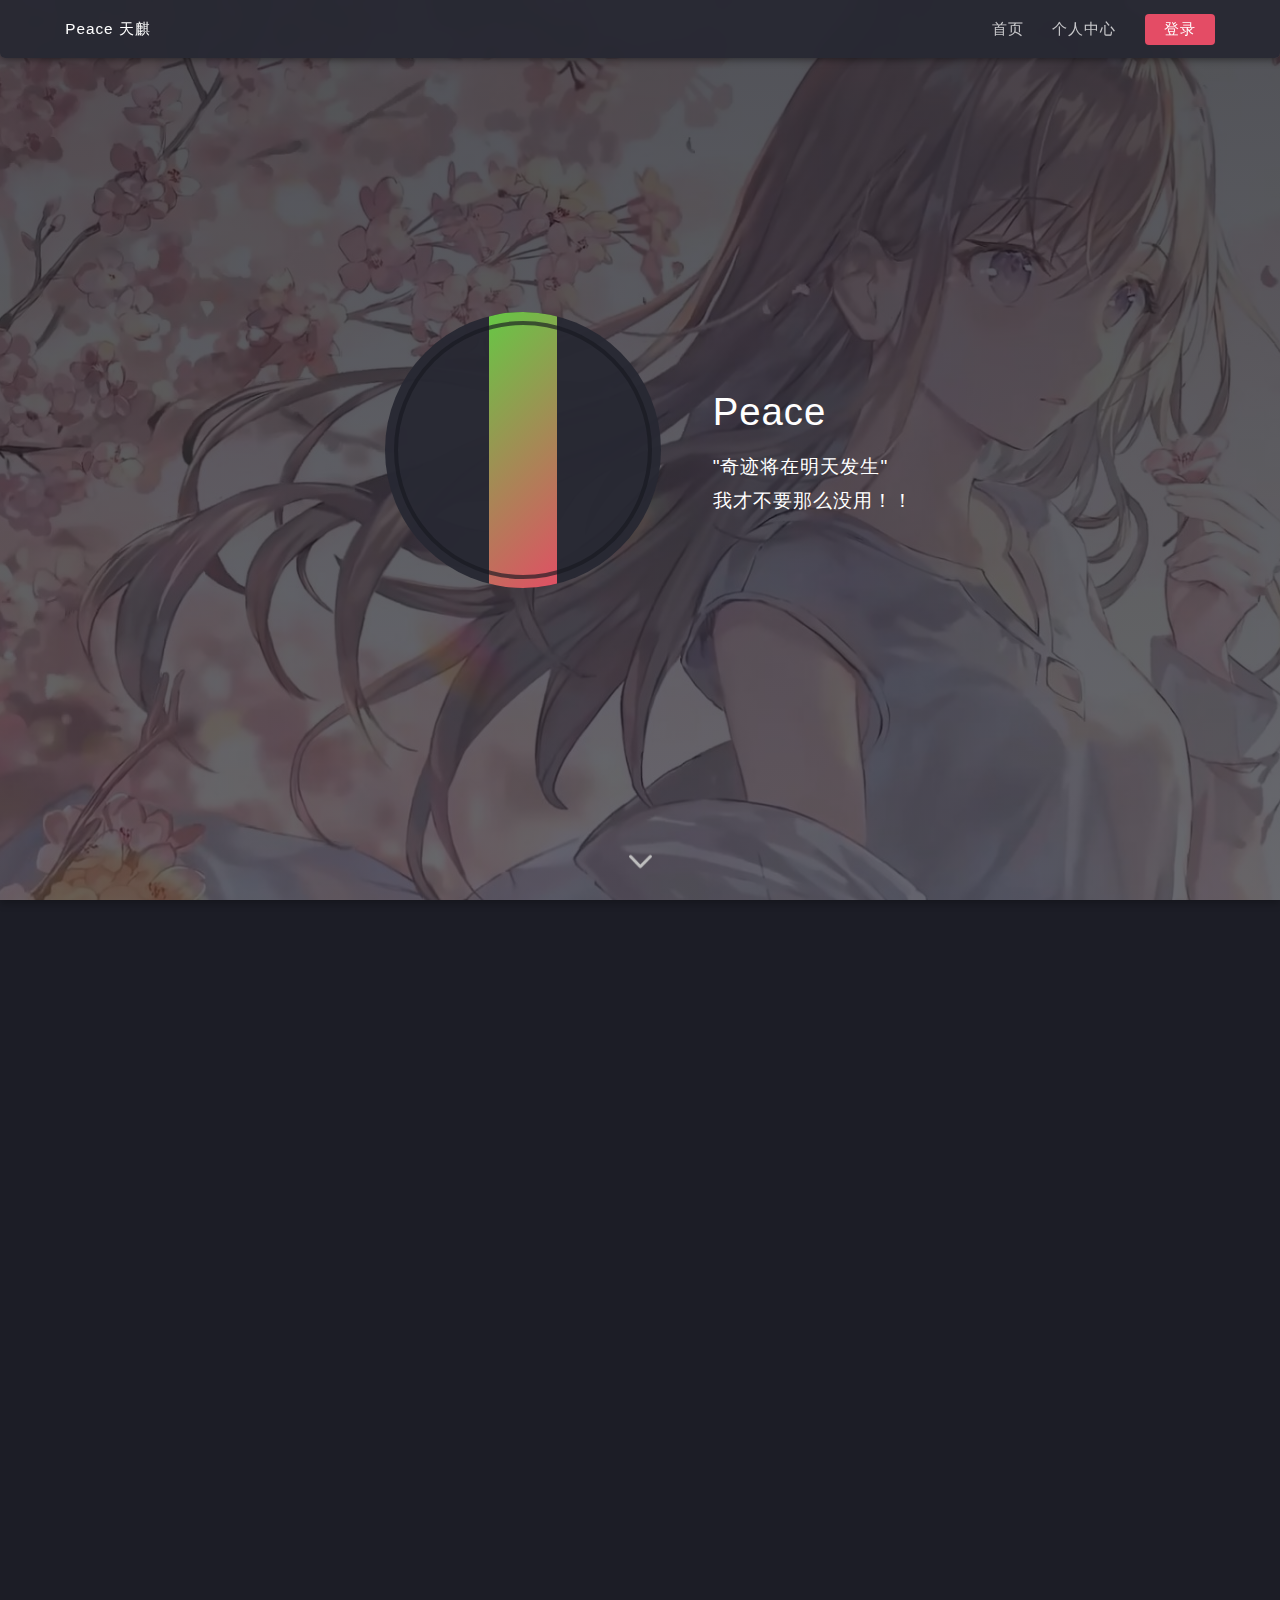
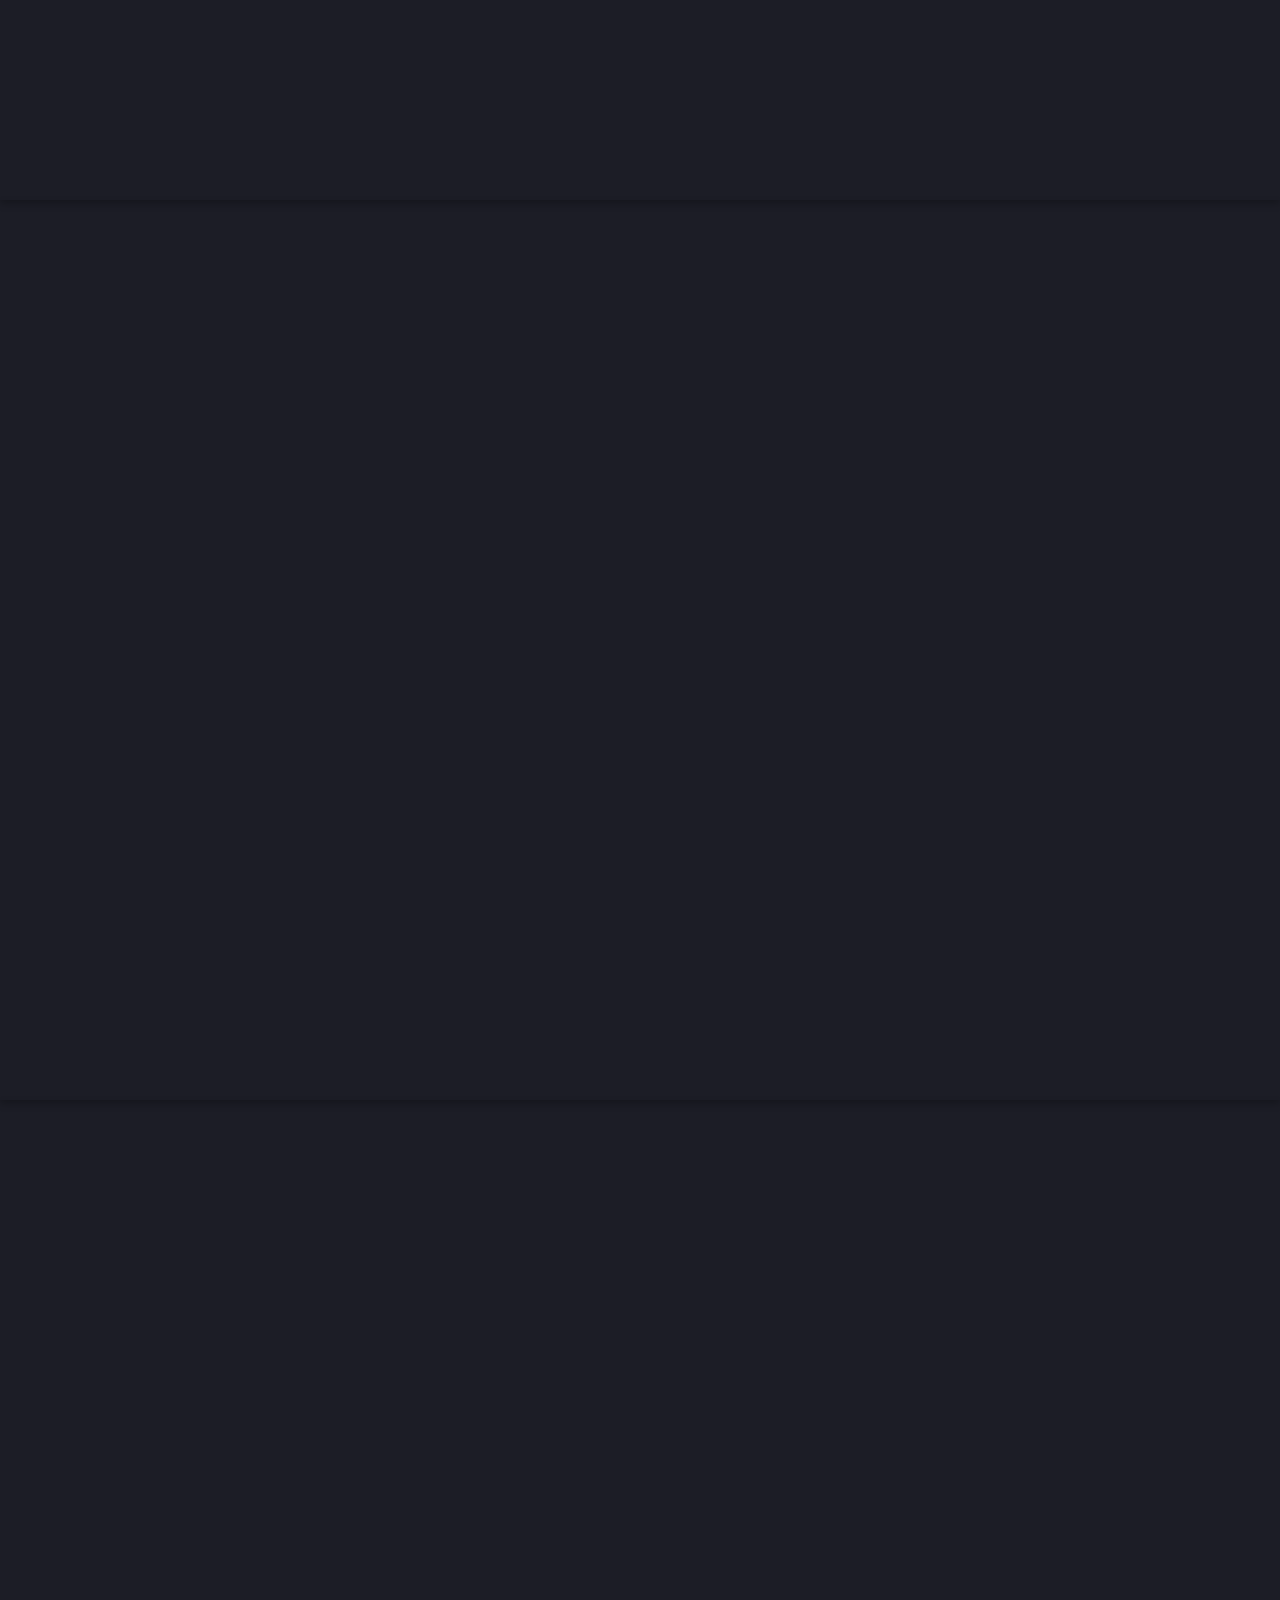
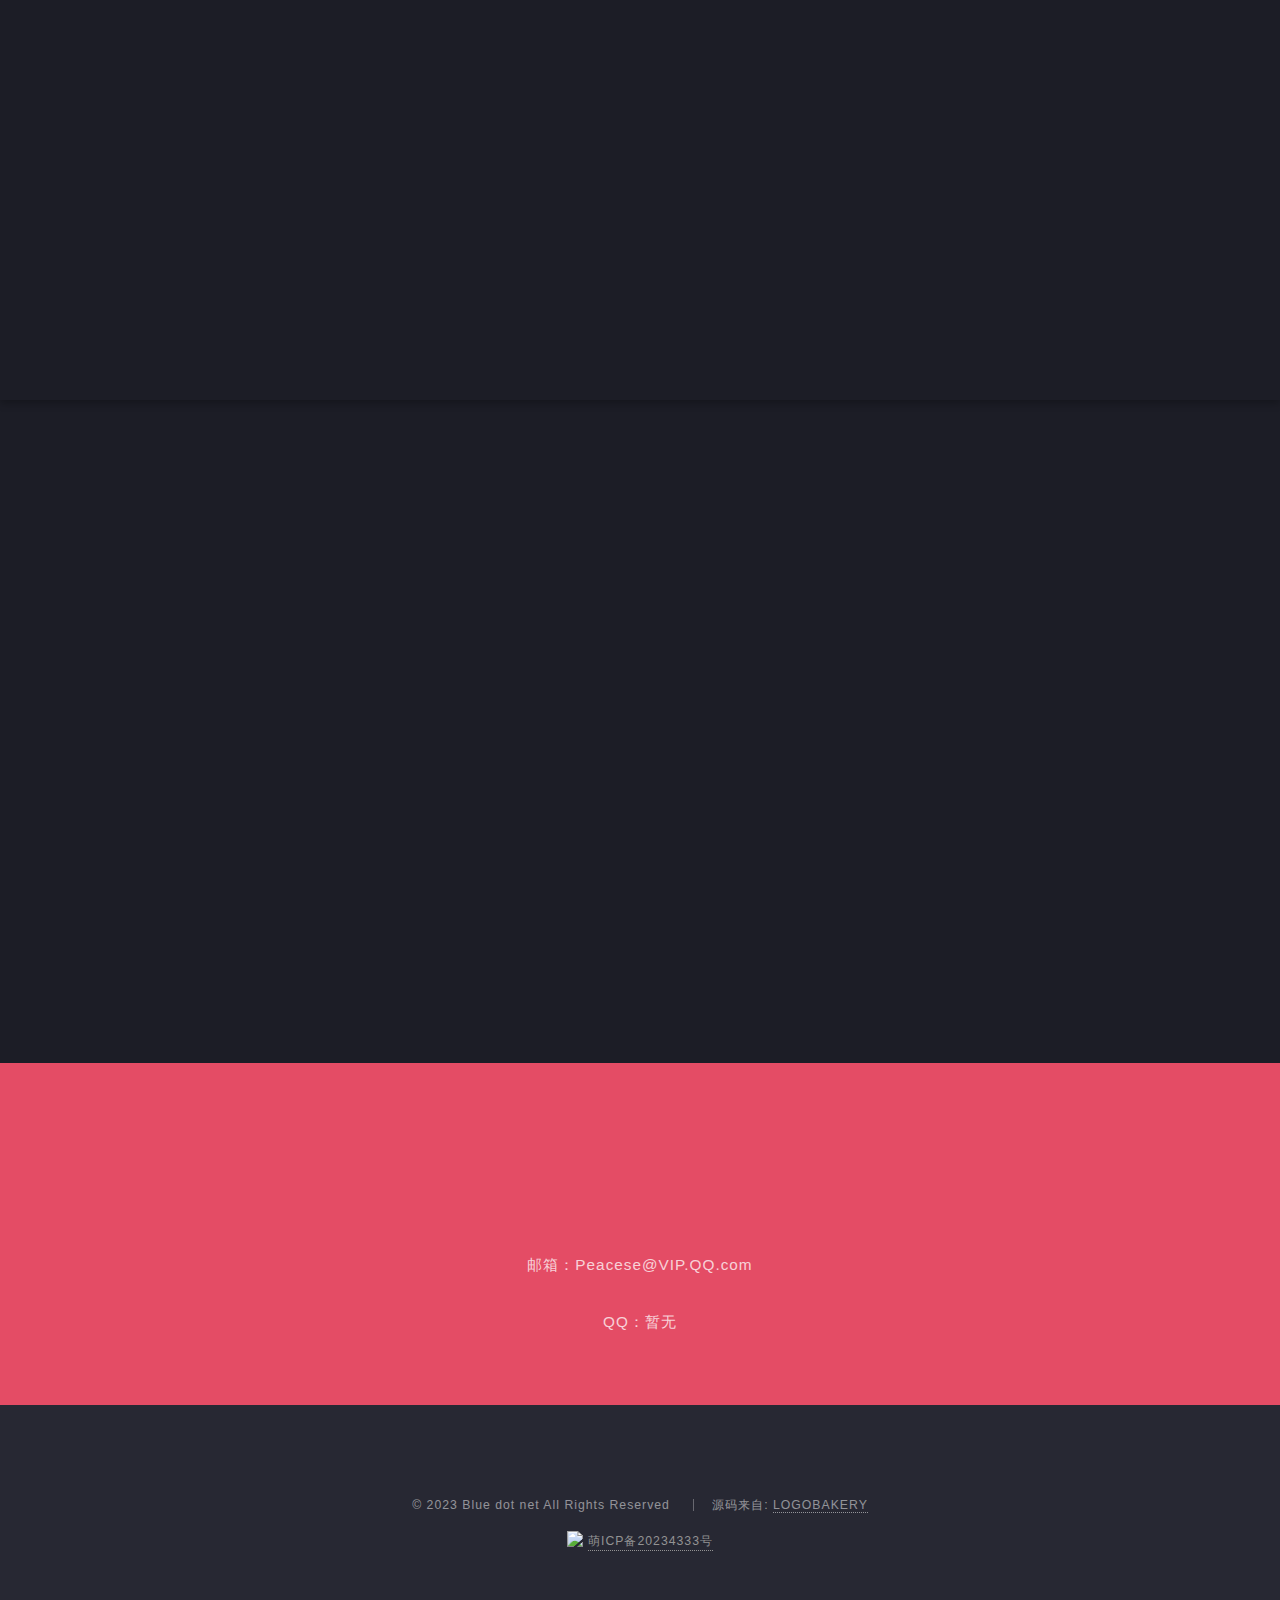
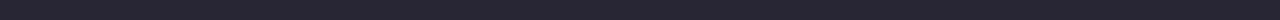
==== index.html @ 4da40ed7 "Add files via upload" ====
<!DOCTYPE html>
<html lang="en">

<head>
    <meta charset="UTF-8">
    <meta http-equiv="X-UA-Compatible" content="IE=edge">
    <meta name="viewport" content="width=device-width, initial-scale=1.0">
    <title>Peace || 天麒</title>
    <meta name="description" content="糊里糊涂起了个名的Peace(批斯)">
    <meta name="keywords" content="二次元，宅属性，前端不会，编程不会，全栈不会，绘画不会，设计不会，Peace的个人站，天麒的个人主页">
    <link rel="icon" href="https:ssnur.com/tx.jpg">
    <link rel="stylesheet" href="./css/main.css">

    <!-- Scripts -->
    <script src="./js/jquery.min.js"></script>
    <script src="./js/jquery.scrolly.min.js"></script>
    <script src="./js/jquery.dropotron.min.js"></script>
    <script src="./js/jquery.scrollex.min.js"></script>
    <script src="./js/skel.min.js"></script>
    <script src="./js/util.js"></script>
    <script src="./js/main.js"></script>
</head>

<body class="landing">
    <div id="page-wrapper">
        <!-- Header -->
        <header id="header">
            <h1 id="logo"><a href="#">Peace 天麒</a></h1>
            <nav id="nav">
                <ul>
                    <li><a href="./index.html">首页</a></li>
                    <li><a href="#" onclick="a('./persional.html')">个人中心</a></li>
                    <li><a href="#" class="button special" onclick="a('./login.html')">登录</a></li>
                </ul>
            </nav>
        </header>
    </div>

    <!-- 把请求到的内容加载到页面中 -->
    <div id="center">

        <!-- 首页 -->

        <!-- Banner -->
        <section id="banner">
            <div class="content">
                <span class="image">
                    <div class="img-content">
                        <img src="https:ssnur.com/tx.jpg" >
                    </div>
                </span>
                <header>
                    <h2>Peace</h2>
                    <p>"奇迹将在明天发生"
                        <br>我才不要那么没用！！
                    </p>
                </header>
            </div>
            <a href="#one" class="goto-next scrolly">Next</a>
        </section>

        <!-- One -->
        <section id="one" class="spotlight style1 bottom">
            <span class="image fit main">
                <img src="./image/index/2.jpg" alt="关于我们" />
            </span>
            <div class="content">
                <div class="container">
                    <div class="row">
                        <div class="4u 12u$(medium)">
                            <header>
                                <h2>关于我</h2>
                                <p>一个一天PV只有100的小站，但还是想要好好做下去....</p>
                            </header>
                        </div>
                        <div class="4u 12u$(medium)">
                            <p>公告：
                                <br />个人博客 个人网盘 个人主页 分享有趣的事情 以及无聊的软件
                            </p>
                        </div>
                        <div class="4u$ 12u$(medium)">
                            <p>开源鸭起始:
                                <br />成立于2023年年初，闲的无事
                            </p>
                        </div>
                    </div>
                </div>
            </div>
            <a href="#two" class="goto-next scrolly">Next</a>
        </section>

        <!-- Two -->
        <section id="two" class="spotlight style2 right">
            <span class="image fit main">
                <img src="./image/index/3.jpg" alt="" /></span>
            <div class="content">
                <header>
                    <h2>博客</h2>
                    <p>这里是博客呦</p>
                </header>
                <p>还希望大家多多评论
                    <br />其实还是每天看的
                <ul class="actions">
                    <li><a href="https://ssnur.com" class="button">进入Blog</a></li>
                </ul>
            </div>
            <a href="https://ssnur.com" class="goto-next scrolly">Next</a>
        </section>

        <!-- Three -->
        <section id="three" class="spotlight style3 left">
            <span class="image fit main bottom"><img src="./image/index/4.jpg" alt="" /></span>
            <div class="content">
                <header>
                    <h2>Alist网盘</h2>
                    <p>没事干搭建的</p>
                </header>
                <p>存放了一些我自己的照片，还有影视资源</p>
                <ul class="actions">
                    <li><a href="https://alist.ssnur.com" class="button">进入Alist</a></li>
                </ul>
            </div>
            <a href="https://alist.ssnur.com" class="goto-next scrolly">Next</a>
        </section>

        <!-- Four -->
        <section id="four" class="wrapper style1 special fade-up">
            <div class="container">
                <header class="major">
                    <h2>本人</h2>
                    <p>只会改改改的菜鸟</p>
                </header>
                <div class="box alt">
                    <div class="row uniform">
                        <section class="4u 6u(medium) 12u$(xsmall)">
                            <div class="fa_icon">
                                <span class="icon alt major spinner_01">
                                    <img src="./image/index/kapok.jpg" alt="" />
                                    <div class="hobby_img_info">
                                        <h1>绘画</h1>
                                        <h2>手绘&素描</h2>
                                    </div>
                                </span>
                            </div>
                            <h3 style="text-align: center;">CG</h3>
                            <p>入坑作《Clannad》。虽然喜欢画画，奈何长了一双毫无用处的手。无论今后遇到什么难题，我都选择吃饭、睡觉、打豆豆。</p>
                        </section>
                        <section class="4u 6u$(medium) 12u$(xsmall)">
                            <div class="fa_icon">
                                <span class="icon alt major spinner_02">
                                    <img src="./image/index/acg.jpg" alt="" />
                                    <div class="hobby_img_info">
                                        <h1>动漫</h1>
                                        <h2>漫画&轻小说</h2>
                                    </div>
                                </span>
                            </div>
                            <h3 style="text-align: center;">ACG</h3>
                            <p>最爱的动漫《崛与宫村》。纯爱有什么不美好的，看什么刀番看我！</p>
                        </section>
                        <section class="4u$ 6u(medium) 12u$(xsmall)">
                            <div class="fa_icon">
                                <span class="icon alt major spinner_03">
                                    <img src="./image/index/reading.jpg" alt="" />
                                    <div class="hobby_img_info">
                                        <h1>音乐</h1>
                                        <h2>乐器&Midi</h2>
                                    </div>
                                </span>
                            </div>
                            <h3 style="text-align: center;">Music</h3>
                            <p>就会听音乐剩下啥也不会，就这么摆！</p>
                        </section>
                    </div>
                </div>
            </div>
        </section>

        <!-- Five -->
        <section id="five" class="wrapper style2 special fade">
            <div class="container">
                <header>
                    <h2>联系方式</h2>
                    <p>这里是我的联系方式哦</p>
                </header>
            </div>
            <p>邮箱：Peacese@VIP.QQ.com</p>
            <p>QQ：暂无</p>
        </section>

        <!-- Footer -->
        <footer id="footer">
            <ul class="copyright">
                <li>&copy; 2023 Blue dot net All Rights Reserved</li>
                <li>源码来自: <a>LOGOBAKERY</a></li>
                <div
                    style="text-decoration:none; height:20px; margin-top: 20px; line-height:20px; text-align:center;display:flex;justify-content: center;">
                    <img src="https://icp.gov.moe/images/ico64.png" />
                    <a href="https://icp.gov.moe/?keyword=20234333" style="height:20px;line-height:20px;margin: 0px 0px 0px 5px; color:#939393; ">萌ICP备20234333号</a>
                </div>
            </ul>
        </footer>
    </div>

    <!-- 音乐播放器代码 -->

</body>

<script>
    // 使用ajax对页面的内容进行请求
    function a(url) {
        $.get(url, function (data) {
            $("#center").html(data)
        });
    }
</script>

</html>
---- css/main.css ----
/*
	Landed by HTML5 UP
	html5up.net | @n33co
	Free for personal and commercial use under the CCA 3.0 license (html5up.net/license)
*/

::selection {
    background: #169ADA;
    text-shadow: none;
    color: #fff;
}

::-webkit-scrollbar {
    width: 10px;
    height: 8px;
}

::-webkit-scrollbar-button {
    display: none
}

::-webkit-scrollbar-track {
    background-color: black
}

::-webkit-scrollbar-track-piece {
    background: #ddd
}

::-webkit-scrollbar-thumb {
    background-color: #e44c65;
}

::-webkit-scrollbar-thumb:hover {
    background-color: #3B3B3B
}

::-webkit-scrollbar-corner {
    background-color: #535353
}

::-webkit-scrollbar-resizer {
    background-color: #FF6E00
}

@font-face {
    font-family: MyFont;
    src: url("/assets/fonts/font.otf");
}

body,
input,
select,
textarea {
    /*font-family: 'MyFont', 'Open Sans', 'Microsoft YaHei', sans-serif!important;*/
    font-family: '微软雅黑', 'Open Sans', 'Microsoft YaHei', sans-serif !important;
    letter-spacing: 1px;
}

.headertop {
    width: 100%;
    display: table;
    min-height: 300px;
    padding: 2em 0 4em 0;
    height: 10vh;
    background: url(./image/index/2.jpg) bottom center;
    background-size: cover;
    background-attachment: fixed;
    box-shadow: 0 0 15px #e44c65;
}

@media screen and (min-width: 1681px) {
    .plive {
        height: 800px;
    }
}

@media screen and (max-width: 1680px) {
    .plive {
        height: 800px;
    }
}

@media screen and (max-width: 1280px) {
    .plive {
        height: 730px;
    }
}

@media screen and (max-width: 980px) {
    .plive {
        height: 580px;
    }
}

@media screen and (max-width: 736px) {
    .plive {
        height: 450px;
    }
}

@media screen and (max-width: 480px) {
    .plive {
        height: 320px;
    }
}

/* Reset */

html,
body,
div,
span,
applet,
object,
iframe,
h1,
h2,
h3,
h4,
h5,
h6,
p,
blockquote,
pre,
a,
abbr,
acronym,
address,
big,
cite,
code,
del,
dfn,
em,
img,
ins,
kbd,
q,
s,
samp,
small,
strike,
strong,
sub,
sup,
tt,
var,
b,
u,
i,
center,
dl,
dt,
dd,
ol,
ul,
li,
fieldset,
form,
label,
legend,
table,
caption,
tbody,
tfoot,
thead,
tr,
th,
td,
article,
aside,
canvas,
details,
embed,
figure,
figcaption,
footer,
header,
hgroup,
menu,
nav,
output,
ruby,
section,
summary,
time,
mark,
audio,
video {
    margin: 0;
    padding: 0;
    border: 0;
    font-size: 100%;
    font: inherit;
    vertical-align: baseline;
}

article,
aside,
details,
figcaption,
figure,
footer,
header,
hgroup,
menu,
nav,
section {
    display: block;
}

body {
    line-height: 1;
}

ol,
ul {
    list-style: none;
}

blockquote,
q {
    quotes: none;
}

blockquote:before,
blockquote:after,
q:before,
q:after {
    content: '';
    content: none;
}

table {
    border-collapse: collapse;
    border-spacing: 0;
}

body {
    -webkit-text-size-adjust: none;
}

/* Box Model */

*,
*:before,
*:after {
    -moz-box-sizing: border-box;
    -webkit-box-sizing: border-box;
    box-sizing: border-box;
}

/* Containers */

.container {
    margin-left: auto;
    margin-right: auto;
}

.container.\31 25\25 {
    width: 100%;
    max-width: 87.5em;
    min-width: 70em;
}

.container.\37 5\25 {
    width: 52.5em;
}

.container.\35 0\25 {
    width: 35em;
}

.container.\32 5\25 {
    width: 17.5em;
}

.container {
    width: 70em;
}

@media screen and (max-width: 1680px) {

    .container.\31 25\25 {
        width: 100%;
        max-width: 87.5em;
        min-width: 70em;
    }

    .container.\37 5\25 {
        width: 52.5em;
    }

    .container.\35 0\25 {
        width: 35em;
    }

    .container.\32 5\25 {
        width: 17.5em;
    }

    .container {
        width: 70em;
    }

}

@media screen and (max-width: 1280px) {

    .container.\31 25\25 {
        width: 100%;
        max-width: 112.5%;
        min-width: 90%;
    }

    .container.\37 5\25 {
        width: 67.5%;
    }

    .container.\35 0\25 {
        width: 45%;
    }

    .container.\32 5\25 {
        width: 22.5%;
    }

    .container {
        width: 90%;
    }

}

@media screen and (max-width: 980px) {

    .container.\31 25\25 {
        width: 100%;
        max-width: 125%;
        min-width: 100%;
    }

    .container.\37 5\25 {
        width: 75%;
    }

    .container.\35 0\25 {
        width: 50%;
    }

    .container.\32 5\25 {
        width: 25%;
    }

    .container {
        width: 100% !important;
    }

}

@media screen and (max-width: 736px) {

    .container.\31 25\25 {
        width: 100%;
        max-width: 125%;
        min-width: 100%;
    }

    .container.\37 5\25 {
        width: 75%;
    }

    .container.\35 0\25 {
        width: 50%;
    }

    .container.\32 5\25 {
        width: 25%;
    }

    .container {
        width: 100% !important;
    }

}

@media screen and (max-width: 480px) {

    .container.\31 25\25 {
        width: 100%;
        max-width: 125%;
        min-width: 100%;
    }

    .container.\37 5\25 {
        width: 75%;
    }

    .container.\35 0\25 {
        width: 50%;
    }

    .container.\32 5\25 {
        width: 25%;
    }

    .container {
        width: 100% !important;
    }

}

/* Grid */

.row {
    border-bottom: solid 1px transparent;
    -moz-box-sizing: border-box;
    -webkit-box-sizing: border-box;
    box-sizing: border-box;
}

.row>* {
    float: left;
    -moz-box-sizing: border-box;
    -webkit-box-sizing: border-box;
    box-sizing: border-box;
}

.row:after,
.row:before {
    content: '';
    display: block;
    clear: both;
    height: 0;
}

.row.uniform>*> :first-child {
    margin-top: 0;
}

.row.uniform>*> :last-child {
    margin-bottom: 0;
}

.row.\30 \25>* {
    padding: 0 0 0 0em;
}

.row.\30 \25 {
    margin: 0 0 -1px 0em;
}

.row.uniform.\30 \25>* {
    padding: 0em 0 0 0em;
}

.row.uniform.\30 \25 {
    margin: 0em 0 -1px 0em;
}

.row>* {
    padding: 0 0 0 2.5em;
}

.row {
    margin: 0 0 -1px -2.5em;
}

.row.uniform>* {
    padding: 2.5em 0 0 2.5em;
}

.row.uniform {
    margin: -2.5em 0 -1px -2.5em;
}

.row.\32 00\25>* {
    padding: 0 0 0 5em;
}

.row.\32 00\25 {
    margin: 0 0 -1px -5em;
}

.row.uniform.\32 00\25>* {
    padding: 5em 0 0 5em;
}

.row.uniform.\32 00\25 {
    margin: -5em 0 -1px -5em;
}

.row.\31 50\25>* {
    padding: 0 0 0 3.75em;
}

.row.\31 50\25 {
    margin: 0 0 -1px -3.75em;
}

.row.uniform.\31 50\25>* {
    padding: 3.75em 0 0 3.75em;
}

.row.uniform.\31 50\25 {
    margin: -3.75em 0 -1px -3.75em;
}

.row.\35 0\25>* {
    padding: 0 0 0 1.25em;
}

.row.\35 0\25 {
    margin: 0 0 -1px -1.25em;
}

.row.uniform.\35 0\25>* {
    padding: 1.25em 0 0 1.25em;
}

.row.uniform.\35 0\25 {
    margin: -1.25em 0 -1px -1.25em;
}

.row.\32 5\25>* {
    padding: 0 0 0 0.625em;
}

.row.\32 5\25 {
    margin: 0 0 -1px -0.625em;
}

.row.uniform.\32 5\25>* {
    padding: 0.625em 0 0 0.625em;
}

.row.uniform.\32 5\25 {
    margin: -0.625em 0 -1px -0.625em;
}

.\31 2u,
.\31 2u\24 {
    width: 100%;
    clear: none;
    margin-left: 0;
}

.\31 1u,
.\31 1u\24 {
    width: 91.6666666667%;
    clear: none;
    margin-left: 0;
}

.\31 0u,
.\31 0u\24 {
    width: 83.3333333333%;
    clear: none;
    margin-left: 0;
}

.\39 u,
.\39 u\24 {
    width: 75%;
    clear: none;
    margin-left: 0;
}

.\38 u,
.\38 u\24 {
    width: 66.6666666667%;
    clear: none;
    margin-left: 0;
}

.\37 u,
.\37 u\24 {
    width: 58.3333333333%;
    clear: none;
    margin-left: 0;
}

.\36 u,
.\36 u\24 {
    width: 50%;
    clear: none;
    margin-left: 0;
}

.\35 u,
.\35 u\24 {
    width: 41.6666666667%;
    clear: none;
    margin-left: 0;
}

.\34 u,
.\34 u\24 {
    width: 33.3333333333%;
    clear: none;
    margin-left: 0;
}

.\33 u,
.\33 u\24 {
    width: 25%;
    clear: none;
    margin-left: 0;
}

.\32 u,
.\32 u\24 {
    width: 16.6666666667%;
    clear: none;
    margin-left: 0;
}

.\31 u,
.\31 u\24 {
    width: 8.3333333333%;
    clear: none;
    margin-left: 0;
}

.\31 2u\24+*,
.\31 1u\24+*,
.\31 0u\24+*,
.\39 u\24+*,
.\38 u\24+*,
.\37 u\24+*,
.\36 u\24+*,
.\35 u\24+*,
.\34 u\24+*,
.\33 u\24+*,
.\32 u\24+*,
.\31 u\24+* {
    clear: left;
}

.\-11u {
    margin-left: 91.66667%;
}

.\-10u {
    margin-left: 83.33333%;
}

.\-9u {
    margin-left: 75%;
}

.\-8u {
    margin-left: 66.66667%;
}

.\-7u {
    margin-left: 58.33333%;
}

.\-6u {
    margin-left: 50%;
}

.\-5u {
    margin-left: 41.66667%;
}

.\-4u {
    margin-left: 33.33333%;
}

.\-3u {
    margin-left: 25%;
}

.\-2u {
    margin-left: 16.66667%;
}

.\-1u {
    margin-left: 8.33333%;
}

@media screen and (max-width: 1680px) {

    .row>* {
        padding: 0 0 0 2.5em;
    }

    .row {
        margin: 0 0 -1px -2.5em;
    }

    .row.uniform>* {
        padding: 2.5em 0 0 2.5em;
    }

    .row.uniform {
        margin: -2.5em 0 -1px -2.5em;
    }

    .row.\32 00\25>* {
        padding: 0 0 0 5em;
    }

    .row.\32 00\25 {
        margin: 0 0 -1px -5em;
    }

    .row.uniform.\32 00\25>* {
        padding: 5em 0 0 5em;
    }

    .row.uniform.\32 00\25 {
        margin: -5em 0 -1px -5em;
    }

    .row.\31 50\25>* {
        padding: 0 0 0 3.75em;
    }

    .row.\31 50\25 {
        margin: 0 0 -1px -3.75em;
    }

    .row.uniform.\31 50\25>* {
        padding: 3.75em 0 0 3.75em;
    }

    .row.uniform.\31 50\25 {
        margin: -3.75em 0 -1px -3.75em;
    }

    .row.\35 0\25>* {
        padding: 0 0 0 1.25em;
    }

    .row.\35 0\25 {
        margin: 0 0 -1px -1.25em;
    }

    .row.uniform.\35 0\25>* {
        padding: 1.25em 0 0 1.25em;
    }

    .row.uniform.\35 0\25 {
        margin: -1.25em 0 -1px -1.25em;
    }

    .row.\32 5\25>* {
        padding: 0 0 0 0.625em;
    }

    .row.\32 5\25 {
        margin: 0 0 -1px -0.625em;
    }

    .row.uniform.\32 5\25>* {
        padding: 0.625em 0 0 0.625em;
    }

    .row.uniform.\32 5\25 {
        margin: -0.625em 0 -1px -0.625em;
    }

    .\31 2u\28xlarge\29,
    .\31 2u\24\28xlarge\29 {
        width: 100%;
        clear: none;
        margin-left: 0;
    }

    .\31 1u\28xlarge\29,
    .\31 1u\24\28xlarge\29 {
        width: 91.6666666667%;
        clear: none;
        margin-left: 0;
    }

    .\31 0u\28xlarge\29,
    .\31 0u\24\28xlarge\29 {
        width: 83.3333333333%;
        clear: none;
        margin-left: 0;
    }

    .\39 u\28xlarge\29,
    .\39 u\24\28xlarge\29 {
        width: 75%;
        clear: none;
        margin-left: 0;
    }

    .\38 u\28xlarge\29,
    .\38 u\24\28xlarge\29 {
        width: 66.6666666667%;
        clear: none;
        margin-left: 0;
    }

    .\37 u\28xlarge\29,
    .\37 u\24\28xlarge\29 {
        width: 58.3333333333%;
        clear: none;
        margin-left: 0;
    }

    .\36 u\28xlarge\29,
    .\36 u\24\28xlarge\29 {
        width: 50%;
        clear: none;
        margin-left: 0;
    }

    .\35 u\28xlarge\29,
    .\35 u\24\28xlarge\29 {
        width: 41.6666666667%;
        clear: none;
        margin-left: 0;
    }

    .\34 u\28xlarge\29,
    .\34 u\24\28xlarge\29 {
        width: 33.3333333333%;
        clear: none;
        margin-left: 0;
    }

    .\33 u\28xlarge\29,
    .\33 u\24\28xlarge\29 {
        width: 25%;
        clear: none;
        margin-left: 0;
    }

    .\32 u\28xlarge\29,
    .\32 u\24\28xlarge\29 {
        width: 16.6666666667%;
        clear: none;
        margin-left: 0;
    }

    .\31 u\28xlarge\29,
    .\31 u\24\28xlarge\29 {
        width: 8.3333333333%;
        clear: none;
        margin-left: 0;
    }

    .\31 2u\24\28xlarge\29+*,
    .\31 1u\24\28xlarge\29+*,
    .\31 0u\24\28xlarge\29+*,
    .\39 u\24\28xlarge\29+*,
    .\38 u\24\28xlarge\29+*,
    .\37 u\24\28xlarge\29+*,
    .\36 u\24\28xlarge\29+*,
    .\35 u\24\28xlarge\29+*,
    .\34 u\24\28xlarge\29+*,
    .\33 u\24\28xlarge\29+*,
    .\32 u\24\28xlarge\29+*,
    .\31 u\24\28xlarge\29+* {
        clear: left;
    }

    .\-11u\28xlarge\29 {
        margin-left: 91.66667%;
    }

    .\-10u\28xlarge\29 {
        margin-left: 83.33333%;
    }

    .\-9u\28xlarge\29 {
        margin-left: 75%;
    }

    .\-8u\28xlarge\29 {
        margin-left: 66.66667%;
    }

    .\-7u\28xlarge\29 {
        margin-left: 58.33333%;
    }

    .\-6u\28xlarge\29 {
        margin-left: 50%;
    }

    .\-5u\28xlarge\29 {
        margin-left: 41.66667%;
    }

    .\-4u\28xlarge\29 {
        margin-left: 33.33333%;
    }

    .\-3u\28xlarge\29 {
        margin-left: 25%;
    }

    .\-2u\28xlarge\29 {
        margin-left: 16.66667%;
    }

    .\-1u\28xlarge\29 {
        margin-left: 8.33333%;
    }

}

@media screen and (max-width: 1280px) {

    .row>* {
        padding: 0 0 0 2.5em;
    }

    .row {
        margin: 0 0 -1px -2.5em;
    }

    .row.uniform>* {
        padding: 2.5em 0 0 2.5em;
    }

    .row.uniform {
        margin: -2.5em 0 -1px -2.5em;
    }

    .row.\32 00\25>* {
        padding: 0 0 0 5em;
    }

    .row.\32 00\25 {
        margin: 0 0 -1px -5em;
    }

    .row.uniform.\32 00\25>* {
        padding: 5em 0 0 5em;
    }

    .row.uniform.\32 00\25 {
        margin: -5em 0 -1px -5em;
    }

    .row.\31 50\25>* {
        padding: 0 0 0 3.75em;
    }

    .row.\31 50\25 {
        margin: 0 0 -1px -3.75em;
    }

    .row.uniform.\31 50\25>* {
        padding: 3.75em 0 0 3.75em;
    }

    .row.uniform.\31 50\25 {
        margin: -3.75em 0 -1px -3.75em;
    }

    .row.\35 0\25>* {
        padding: 0 0 0 1.25em;
    }

    .row.\35 0\25 {
        margin: 0 0 -1px -1.25em;
    }

    .row.uniform.\35 0\25>* {
        padding: 1.25em 0 0 1.25em;
    }

    .row.uniform.\35 0\25 {
        margin: -1.25em 0 -1px -1.25em;
    }

    .row.\32 5\25>* {
        padding: 0 0 0 0.625em;
    }

    .row.\32 5\25 {
        margin: 0 0 -1px -0.625em;
    }

    .row.uniform.\32 5\25>* {
        padding: 0.625em 0 0 0.625em;
    }

    .row.uniform.\32 5\25 {
        margin: -0.625em 0 -1px -0.625em;
    }

    .\31 2u\28large\29,
    .\31 2u\24\28large\29 {
        width: 100%;
        clear: none;
        margin-left: 0;
    }

    .\31 1u\28large\29,
    .\31 1u\24\28large\29 {
        width: 91.6666666667%;
        clear: none;
        margin-left: 0;
    }

    .\31 0u\28large\29,
    .\31 0u\24\28large\29 {
        width: 83.3333333333%;
        clear: none;
        margin-left: 0;
    }

    .\39 u\28large\29,
    .\39 u\24\28large\29 {
        width: 75%;
        clear: none;
        margin-left: 0;
    }

    .\38 u\28large\29,
    .\38 u\24\28large\29 {
        width: 66.6666666667%;
        clear: none;
        margin-left: 0;
    }

    .\37 u\28large\29,
    .\37 u\24\28large\29 {
        width: 58.3333333333%;
        clear: none;
        margin-left: 0;
    }

    .\36 u\28large\29,
    .\36 u\24\28large\29 {
        width: 50%;
        clear: none;
        margin-left: 0;
    }

    .\35 u\28large\29,
    .\35 u\24\28large\29 {
        width: 41.6666666667%;
        clear: none;
        margin-left: 0;
    }

    .\34 u\28large\29,
    .\34 u\24\28large\29 {
        width: 33.3333333333%;
        clear: none;
        margin-left: 0;
    }

    .\33 u\28large\29,
    .\33 u\24\28large\29 {
        width: 25%;
        clear: none;
        margin-left: 0;
    }

    .\32 u\28large\29,
    .\32 u\24\28large\29 {
        width: 16.6666666667%;
        clear: none;
        margin-left: 0;
    }

    .\31 u\28large\29,
    .\31 u\24\28large\29 {
        width: 8.3333333333%;
        clear: none;
        margin-left: 0;
    }

    .\31 2u\24\28large\29+*,
    .\31 1u\24\28large\29+*,
    .\31 0u\24\28large\29+*,
    .\39 u\24\28large\29+*,
    .\38 u\24\28large\29+*,
    .\37 u\24\28large\29+*,
    .\36 u\24\28large\29+*,
    .\35 u\24\28large\29+*,
    .\34 u\24\28large\29+*,
    .\33 u\24\28large\29+*,
    .\32 u\24\28large\29+*,
    .\31 u\24\28large\29+* {
        clear: left;
    }

    .\-11u\28large\29 {
        margin-left: 91.66667%;
    }

    .\-10u\28large\29 {
        margin-left: 83.33333%;
    }

    .\-9u\28large\29 {
        margin-left: 75%;
    }

    .\-8u\28large\29 {
        margin-left: 66.66667%;
    }

    .\-7u\28large\29 {
        margin-left: 58.33333%;
    }

    .\-6u\28large\29 {
        margin-left: 50%;
    }

    .\-5u\28large\29 {
        margin-left: 41.66667%;
    }

    .\-4u\28large\29 {
        margin-left: 33.33333%;
    }

    .\-3u\28large\29 {
        margin-left: 25%;
    }

    .\-2u\28large\29 {
        margin-left: 16.66667%;
    }

    .\-1u\28large\29 {
        margin-left: 8.33333%;
    }

}

@media screen and (max-width: 980px) {

    .row>* {
        padding: 0 0 0 2.5em;
    }

    .row {
        margin: 0 0 -1px -2.5em;
    }

    .row.uniform>* {
        padding: 2.5em 0 0 2.5em;
    }

    .row.uniform {
        margin: -2.5em 0 -1px -2.5em;
    }

    .row.\32 00\25>* {
        padding: 0 0 0 5em;
    }

    .row.\32 00\25 {
        margin: 0 0 -1px -5em;
    }

    .row.uniform.\32 00\25>* {
        padding: 5em 0 0 5em;
    }

    .row.uniform.\32 00\25 {
        margin: -5em 0 -1px -5em;
    }

    .row.\31 50\25>* {
        padding: 0 0 0 3.75em;
    }

    .row.\31 50\25 {
        margin: 0 0 -1px -3.75em;
    }

    .row.uniform.\31 50\25>* {
        padding: 3.75em 0 0 3.75em;
    }

    .row.uniform.\31 50\25 {
        margin: -3.75em 0 -1px -3.75em;
    }

    .row.\35 0\25>* {
        padding: 0 0 0 1.25em;
    }

    .row.\35 0\25 {
        margin: 0 0 -1px -1.25em;
    }

    .row.uniform.\35 0\25>* {
        padding: 1.25em 0 0 1.25em;
    }

    .row.uniform.\35 0\25 {
        margin: -1.25em 0 -1px -1.25em;
    }

    .row.\32 5\25>* {
        padding: 0 0 0 0.625em;
    }

    .row.\32 5\25 {
        margin: 0 0 -1px -0.625em;
    }

    .row.uniform.\32 5\25>* {
        padding: 0.625em 0 0 0.625em;
    }

    .row.uniform.\32 5\25 {
        margin: -0.625em 0 -1px -0.625em;
    }

    .\31 2u\28medium\29,
    .\31 2u\24\28medium\29 {
        width: 100%;
        clear: none;
        margin-left: 0;
    }

    .\31 1u\28medium\29,
    .\31 1u\24\28medium\29 {
        width: 91.6666666667%;
        clear: none;
        margin-left: 0;
    }

    .\31 0u\28medium\29,
    .\31 0u\24\28medium\29 {
        width: 83.3333333333%;
        clear: none;
        margin-left: 0;
    }

    .\39 u\28medium\29,
    .\39 u\24\28medium\29 {
        width: 75%;
        clear: none;
        margin-left: 0;
    }

    .\38 u\28medium\29,
    .\38 u\24\28medium\29 {
        width: 66.6666666667%;
        clear: none;
        margin-left: 0;
    }

    .\37 u\28medium\29,
    .\37 u\24\28medium\29 {
        width: 58.3333333333%;
        clear: none;
        margin-left: 0;
    }

    .\36 u\28medium\29,
    .\36 u\24\28medium\29 {
        width: 50%;
        clear: none;
        margin-left: 0;
    }

    .\35 u\28medium\29,
    .\35 u\24\28medium\29 {
        width: 41.6666666667%;
        clear: none;
        margin-left: 0;
    }

    .\34 u\28medium\29,
    .\34 u\24\28medium\29 {
        width: 33.3333333333%;
        clear: none;
        margin-left: 0;
    }

    .\33 u\28medium\29,
    .\33 u\24\28medium\29 {
        width: 25%;
        clear: none;
        margin-left: 0;
    }

    .\32 u\28medium\29,
    .\32 u\24\28medium\29 {
        width: 16.6666666667%;
        clear: none;
        margin-left: 0;
    }

    .\31 u\28medium\29,
    .\31 u\24\28medium\29 {
        width: 8.3333333333%;
        clear: none;
        margin-left: 0;
    }

    .\31 2u\24\28medium\29+*,
    .\31 1u\24\28medium\29+*,
    .\31 0u\24\28medium\29+*,
    .\39 u\24\28medium\29+*,
    .\38 u\24\28medium\29+*,
    .\37 u\24\28medium\29+*,
    .\36 u\24\28medium\29+*,
    .\35 u\24\28medium\29+*,
    .\34 u\24\28medium\29+*,
    .\33 u\24\28medium\29+*,
    .\32 u\24\28medium\29+*,
    .\31 u\24\28medium\29+* {
        clear: left;
    }

    .\-11u\28medium\29 {
        margin-left: 91.66667%;
    }

    .\-10u\28medium\29 {
        margin-left: 83.33333%;
    }

    .\-9u\28medium\29 {
        margin-left: 75%;
    }

    .\-8u\28medium\29 {
        margin-left: 66.66667%;
    }

    .\-7u\28medium\29 {
        margin-left: 58.33333%;
    }

    .\-6u\28medium\29 {
        margin-left: 50%;
    }

    .\-5u\28medium\29 {
        margin-left: 41.66667%;
    }

    .\-4u\28medium\29 {
        margin-left: 33.33333%;
    }

    .\-3u\28medium\29 {
        margin-left: 25%;
    }

    .\-2u\28medium\29 {
        margin-left: 16.66667%;
    }

    .\-1u\28medium\29 {
        margin-left: 8.33333%;
    }

}

@media screen and (max-width: 736px) {

    .row>* {
        padding: 0 0 0 2.5em;
    }

    .row {
        margin: 0 0 -1px -2.5em;
    }

    .row.uniform>* {
        padding: 2.5em 0 0 2.5em;
    }

    .row.uniform {
        margin: -2.5em 0 -1px -2.5em;
    }

    .row.\32 00\25>* {
        padding: 0 0 0 5em;
    }

    .row.\32 00\25 {
        margin: 0 0 -1px -5em;
    }

    .row.uniform.\32 00\25>* {
        padding: 5em 0 0 5em;
    }

    .row.uniform.\32 00\25 {
        margin: -5em 0 -1px -5em;
    }

    .row.\31 50\25>* {
        padding: 0 0 0 3.75em;
    }

    .row.\31 50\25 {
        margin: 0 0 -1px -3.75em;
    }

    .row.uniform.\31 50\25>* {
        padding: 3.75em 0 0 3.75em;
    }

    .row.uniform.\31 50\25 {
        margin: -3.75em 0 -1px -3.75em;
    }

    .row.\35 0\25>* {
        padding: 0 0 0 1.25em;
    }

    .row.\35 0\25 {
        margin: 0 0 -1px -1.25em;
    }

    .row.uniform.\35 0\25>* {
        padding: 1.25em 0 0 1.25em;
    }

    .row.uniform.\35 0\25 {
        margin: -1.25em 0 -1px -1.25em;
    }

    .row.\32 5\25>* {
        padding: 0 0 0 0.625em;
    }

    .row.\32 5\25 {
        margin: 0 0 -1px -0.625em;
    }

    .row.uniform.\32 5\25>* {
        padding: 0.625em 0 0 0.625em;
    }

    .row.uniform.\32 5\25 {
        margin: -0.625em 0 -1px -0.625em;
    }

    .\31 2u\28small\29,
    .\31 2u\24\28small\29 {
        width: 100%;
        clear: none;
        margin-left: 0;
    }

    .\31 1u\28small\29,
    .\31 1u\24\28small\29 {
        width: 91.6666666667%;
        clear: none;
        margin-left: 0;
    }

    .\31 0u\28small\29,
    .\31 0u\24\28small\29 {
        width: 83.3333333333%;
        clear: none;
        margin-left: 0;
    }

    .\39 u\28small\29,
    .\39 u\24\28small\29 {
        width: 75%;
        clear: none;
        margin-left: 0;
    }

    .\38 u\28small\29,
    .\38 u\24\28small\29 {
        width: 66.6666666667%;
        clear: none;
        margin-left: 0;
    }

    .\37 u\28small\29,
    .\37 u\24\28small\29 {
        width: 58.3333333333%;
        clear: none;
        margin-left: 0;
    }

    .\36 u\28small\29,
    .\36 u\24\28small\29 {
        width: 50%;
        clear: none;
        margin-left: 0;
    }

    .\35 u\28small\29,
    .\35 u\24\28small\29 {
        width: 41.6666666667%;
        clear: none;
        margin-left: 0;
    }

    .\34 u\28small\29,
    .\34 u\24\28small\29 {
        width: 33.3333333333%;
        clear: none;
        margin-left: 0;
    }

    .\33 u\28small\29,
    .\33 u\24\28small\29 {
        width: 25%;
        clear: none;
        margin-left: 0;
    }

    .\32 u\28small\29,
    .\32 u\24\28small\29 {
        width: 16.6666666667%;
        clear: none;
        margin-left: 0;
    }

    .\31 u\28small\29,
    .\31 u\24\28small\29 {
        width: 8.3333333333%;
        clear: none;
        margin-left: 0;
    }

    .\31 2u\24\28small\29+*,
    .\31 1u\24\28small\29+*,
    .\31 0u\24\28small\29+*,
    .\39 u\24\28small\29+*,
    .\38 u\24\28small\29+*,
    .\37 u\24\28small\29+*,
    .\36 u\24\28small\29+*,
    .\35 u\24\28small\29+*,
    .\34 u\24\28small\29+*,
    .\33 u\24\28small\29+*,
    .\32 u\24\28small\29+*,
    .\31 u\24\28small\29+* {
        clear: left;
    }

    .\-11u\28small\29 {
        margin-left: 91.66667%;
    }

    .\-10u\28small\29 {
        margin-left: 83.33333%;
    }

    .\-9u\28small\29 {
        margin-left: 75%;
    }

    .\-8u\28small\29 {
        margin-left: 66.66667%;
    }

    .\-7u\28small\29 {
        margin-left: 58.33333%;
    }

    .\-6u\28small\29 {
        margin-left: 50%;
    }

    .\-5u\28small\29 {
        margin-left: 41.66667%;
    }

    .\-4u\28small\29 {
        margin-left: 33.33333%;
    }

    .\-3u\28small\29 {
        margin-left: 25%;
    }

    .\-2u\28small\29 {
        margin-left: 16.66667%;
    }

    .\-1u\28small\29 {
        margin-left: 8.33333%;
    }

}

@media screen and (max-width: 480px) {

    .row>* {
        padding: 0 0 0 2.5em;
    }

    .row {
        margin: 0 0 -1px -2.5em;
    }

    .row.uniform>* {
        padding: 2.5em 0 0 2.5em;
    }

    .row.uniform {
        margin: -2.5em 0 -1px -2.5em;
    }

    .row.\32 00\25>* {
        padding: 0 0 0 5em;
    }

    .row.\32 00\25 {
        margin: 0 0 -1px -5em;
    }

    .row.uniform.\32 00\25>* {
        padding: 5em 0 0 5em;
    }

    .row.uniform.\32 00\25 {
        margin: -5em 0 -1px -5em;
    }

    .row.\31 50\25>* {
        padding: 0 0 0 3.75em;
    }

    .row.\31 50\25 {
        margin: 0 0 -1px -3.75em;
    }

    .row.uniform.\31 50\25>* {
        padding: 3.75em 0 0 3.75em;
    }

    .row.uniform.\31 50\25 {
        margin: -3.75em 0 -1px -3.75em;
    }

    .row.\35 0\25>* {
        padding: 0 0 0 1.25em;
    }

    .row.\35 0\25 {
        margin: 0 0 -1px -1.25em;
    }

    .row.uniform.\35 0\25>* {
        padding: 1.25em 0 0 1.25em;
    }

    .row.uniform.\35 0\25 {
        margin: -1.25em 0 -1px -1.25em;
    }

    .row.\32 5\25>* {
        padding: 0 0 0 0.625em;
    }

    .row.\32 5\25 {
        margin: 0 0 -1px -0.625em;
    }

    .row.uniform.\32 5\25>* {
        padding: 0.625em 0 0 0.625em;
    }

    .row.uniform.\32 5\25 {
        margin: -0.625em 0 -1px -0.625em;
    }

    .\31 2u\28xsmall\29,
    .\31 2u\24\28xsmall\29 {
        width: 100%;
        clear: none;
        margin-left: 0;
    }

    .\31 1u\28xsmall\29,
    .\31 1u\24\28xsmall\29 {
        width: 91.6666666667%;
        clear: none;
        margin-left: 0;
    }

    .\31 0u\28xsmall\29,
    .\31 0u\24\28xsmall\29 {
        width: 83.3333333333%;
        clear: none;
        margin-left: 0;
    }

    .\39 u\28xsmall\29,
    .\39 u\24\28xsmall\29 {
        width: 75%;
        clear: none;
        margin-left: 0;
    }

    .\38 u\28xsmall\29,
    .\38 u\24\28xsmall\29 {
        width: 66.6666666667%;
        clear: none;
        margin-left: 0;
    }

    .\37 u\28xsmall\29,
    .\37 u\24\28xsmall\29 {
        width: 58.3333333333%;
        clear: none;
        margin-left: 0;
    }

    .\36 u\28xsmall\29,
    .\36 u\24\28xsmall\29 {
        width: 50%;
        clear: none;
        margin-left: 0;
    }

    .\35 u\28xsmall\29,
    .\35 u\24\28xsmall\29 {
        width: 41.6666666667%;
        clear: none;
        margin-left: 0;
    }

    .\34 u\28xsmall\29,
    .\34 u\24\28xsmall\29 {
        width: 33.3333333333%;
        clear: none;
        margin-left: 0;
    }

    .\33 u\28xsmall\29,
    .\33 u\24\28xsmall\29 {
        width: 25%;
        clear: none;
        margin-left: 0;
    }

    .\32 u\28xsmall\29,
    .\32 u\24\28xsmall\29 {
        width: 16.6666666667%;
        clear: none;
        margin-left: 0;
    }

    .\31 u\28xsmall\29,
    .\31 u\24\28xsmall\29 {
        width: 8.3333333333%;
        clear: none;
        margin-left: 0;
    }

    .\31 2u\24\28xsmall\29+*,
    .\31 1u\24\28xsmall\29+*,
    .\31 0u\24\28xsmall\29+*,
    .\39 u\24\28xsmall\29+*,
    .\38 u\24\28xsmall\29+*,
    .\37 u\24\28xsmall\29+*,
    .\36 u\24\28xsmall\29+*,
    .\35 u\24\28xsmall\29+*,
    .\34 u\24\28xsmall\29+*,
    .\33 u\24\28xsmall\29+*,
    .\32 u\24\28xsmall\29+*,
    .\31 u\24\28xsmall\29+* {
        clear: left;
    }

    .\-11u\28xsmall\29 {
        margin-left: 91.66667%;
    }

    .\-10u\28xsmall\29 {
        margin-left: 83.33333%;
    }

    .\-9u\28xsmall\29 {
        margin-left: 75%;
    }

    .\-8u\28xsmall\29 {
        margin-left: 66.66667%;
    }

    .\-7u\28xsmall\29 {
        margin-left: 58.33333%;
    }

    .\-6u\28xsmall\29 {
        margin-left: 50%;
    }

    .\-5u\28xsmall\29 {
        margin-left: 41.66667%;
    }

    .\-4u\28xsmall\29 {
        margin-left: 33.33333%;
    }

    .\-3u\28xsmall\29 {
        margin-left: 25%;
    }

    .\-2u\28xsmall\29 {
        margin-left: 16.66667%;
    }

    .\-1u\28xsmall\29 {
        margin-left: 8.33333%;
    }

}

/* Basic */

html,
body {
    background: #1c1d26;
}

body.is-loading *,
body.is-loading *:before,
body.is-loading *:after {
    -moz-animation: none !important;
    -webkit-animation: none !important;
    -ms-animation: none !important;
    animation: none !important;
    -moz-transition: none !important;
    -webkit-transition: none !important;
    -ms-transition: none !important;
    transition: none !important;
}

body,
input,
select,
textarea {
    color: rgba(255, 255, 255, 0.75);
    font-family: "Roboto", Helvetica, sans-serif;
    font-size: 15pt;
    font-weight: 100;
    line-height: 1.75em;
}

a {
    -moz-transition: border-color 0.2s ease-in-out, color 0.2s ease-in-out;
    -webkit-transition: border-color 0.2s ease-in-out, color 0.2s ease-in-out;
    -ms-transition: border-color 0.2s ease-in-out, color 0.2s ease-in-out;
    transition: border-color 0.2s ease-in-out, color 0.2s ease-in-out;
    border-bottom: dotted 1px;
    color: #e44c65;
    text-decoration: none;
}

a:hover {
    color: #e44c65 !important;
    border-bottom-color: transparent;
}

strong,
b {
    color: #ffffff;
    font-weight: 300;
}

em,
i {
    font-style: italic;
}

p {
    margin: 0 0 2em 0;
}

h1,
h2,
h3,
h4,
h5,
h6 {
    color: #ffffff;
    font-weight: 300;
    line-height: 1em;
    margin: 0 0 1em 0;
}

h1 a,
h2 a,
h3 a,
h4 a,
h5 a,
h6 a {
    color: inherit;
    border: 0;
}

h2 {
    font-size: 2em;
    line-height: 1.5em;
    /*letter-spacing: -0.025em;*/
}

h3 {
    font-size: 1.35em;
    line-height: 1.5em;
}

h4 {
    font-size: 1.1em;
    line-height: 1.5em;
}

h5 {
    font-size: 0.9em;
    line-height: 1.5em;
}

h6 {
    font-size: 0.7em;
    line-height: 1.5em;
}

sub {
    font-size: 0.8em;
    position: relative;
    top: 0.5em;
}

sup {
    font-size: 0.8em;
    position: relative;
    top: -0.5em;
}

hr {
    border: 0;
    border-bottom: solid 1px rgba(255, 255, 255, 0.3);
    margin: 3em 0;
}

hr.major {
    margin: 4em 0;
}

blockquote {
    border-left: solid 4px rgba(255, 255, 255, 0.3);
    /*font-style: italic;*/
    margin: 0 0 2em 0;
    padding: 0.5em 0 0.5em 2em;
}

code {
    background: rgba(255, 255, 255, 0.075);
    border-radius: 4px;
    font-family: "Courier New", monospace;
    font-size: 0.9em;
    margin: 0 0.25em;
    padding: 0.25em 0.65em;
}

pre {
    -webkit-overflow-scrolling: touch;
    font-family: "Courier New", monospace;
    font-size: 0.9em;
    margin: 0 0 2em 0;
}

pre code {
    display: block;
    line-height: 1.75em;
    padding: 1em 1.5em;
    overflow-x: auto;
}

.align-left {
    text-align: left;
}

.align-center {
    text-align: center;
}

.align-right {
    text-align: right;
}

/* Loader */

@-moz-keyframes spinner-show {
    0% {
        opacity: 0;
    }

    100% {
        opacity: 1;
    }
}

@-webkit-keyframes spinner-show {
    0% {
        opacity: 0;
    }

    100% {
        opacity: 1;
    }
}

@-ms-keyframes spinner-show {
    0% {
        opacity: 0;
    }

    100% {
        opacity: 1;
    }
}

@keyframes spinner-show {
    0% {
        opacity: 0;
    }

    100% {
        opacity: 1;
    }
}

@-moz-keyframes spinner-hide {
    0% {
        color: rgba(255, 255, 255, 0.15);
        z-index: 100001;
        -moz-transform: scale(1) rotate(0deg);
        -webkit-transform: scale(1) rotate(0deg);
        -ms-transform: scale(1) rotate(0deg);
        transform: scale(1) rotate(0deg);
    }

    99% {
        color: #1c1d26;
        z-index: 100001;
        -moz-transform: scale(0.5) rotate(360deg);
        -webkit-transform: scale(0.5) rotate(360deg);
        -ms-transform: scale(0.5) rotate(360deg);
        transform: scale(0.5) rotate(360deg);
    }

    100% {
        color: #1c1d26;
        z-index: -1;
        -moz-transform: scale(0.5) rotate(360deg);
        -webkit-transform: scale(0.5) rotate(360deg);
        -ms-transform: scale(0.5) rotate(360deg);
        transform: scale(0.5) rotate(360deg);
    }
}

@-webkit-keyframes spinner-hide {
    0% {
        color: rgba(255, 255, 255, 0.15);
        z-index: 100001;
        -moz-transform: scale(1) rotate(0deg);
        -webkit-transform: scale(1) rotate(0deg);
        -ms-transform: scale(1) rotate(0deg);
        transform: scale(1) rotate(0deg);
    }

    99% {
        color: #1c1d26;
        z-index: 100001;
        -moz-transform: scale(0.5) rotate(360deg);
        -webkit-transform: scale(0.5) rotate(360deg);
        -ms-transform: scale(0.5) rotate(360deg);
        transform: scale(0.5) rotate(360deg);
    }

    100% {
        color: #1c1d26;
        z-index: -1;
        -moz-transform: scale(0.5) rotate(360deg);
        -webkit-transform: scale(0.5) rotate(360deg);
        -ms-transform: scale(0.5) rotate(360deg);
        transform: scale(0.5) rotate(360deg);
    }
}

@-ms-keyframes spinner-hide {
    0% {
        color: rgba(255, 255, 255, 0.15);
        z-index: 100001;
        -moz-transform: scale(1) rotate(0deg);
        -webkit-transform: scale(1) rotate(0deg);
        -ms-transform: scale(1) rotate(0deg);
        transform: scale(1) rotate(0deg);
    }

    99% {
        color: #1c1d26;
        z-index: 100001;
        -moz-transform: scale(0.5) rotate(360deg);
        -webkit-transform: scale(0.5) rotate(360deg);
        -ms-transform: scale(0.5) rotate(360deg);
        transform: scale(0.5) rotate(360deg);
    }

    100% {
        color: #1c1d26;
        z-index: -1;
        -moz-transform: scale(0.5) rotate(360deg);
        -webkit-transform: scale(0.5) rotate(360deg);
        -ms-transform: scale(0.5) rotate(360deg);
        transform: scale(0.5) rotate(360deg);
    }
}

@keyframes spinner-hide {
    0% {
        color: rgba(255, 255, 255, 0.15);
        z-index: 100001;
        -moz-transform: scale(1) rotate(0deg);
        -webkit-transform: scale(1) rotate(0deg);
        -ms-transform: scale(1) rotate(0deg);
        transform: scale(1) rotate(0deg);
    }

    99% {
        color: #1c1d26;
        z-index: 100001;
        -moz-transform: scale(0.5) rotate(360deg);
        -webkit-transform: scale(0.5) rotate(360deg);
        -ms-transform: scale(0.5) rotate(360deg);
        transform: scale(0.5) rotate(360deg);
    }

    100% {
        color: #1c1d26;
        z-index: -1;
        -moz-transform: scale(0.5) rotate(360deg);
        -webkit-transform: scale(0.5) rotate(360deg);
        -ms-transform: scale(0.5) rotate(360deg);
        transform: scale(0.5) rotate(360deg);
    }
}

@-moz-keyframes spinner-rotate {
    0% {
        -moz-transform: scale(1) rotate(0deg);
        -webkit-transform: scale(1) rotate(0deg);
        -ms-transform: scale(1) rotate(0deg);
        transform: scale(1) rotate(0deg);
    }

    100% {
        -moz-transform: scale(1) rotate(360deg);
        -webkit-transform: scale(1) rotate(360deg);
        -ms-transform: scale(1) rotate(360deg);
        transform: scale(1) rotate(360deg);
    }
}

@-webkit-keyframes spinner-rotate {
    0% {
        -moz-transform: scale(1) rotate(0deg);
        -webkit-transform: scale(1) rotate(0deg);
        -ms-transform: scale(1) rotate(0deg);
        transform: scale(1) rotate(0deg);
    }

    100% {
        -moz-transform: scale(1) rotate(360deg);
        -webkit-transform: scale(1) rotate(360deg);
        -ms-transform: scale(1) rotate(360deg);
        transform: scale(1) rotate(360deg);
    }
}

@-ms-keyframes spinner-rotate {
    0% {
        -moz-transform: scale(1) rotate(0deg);
        -webkit-transform: scale(1) rotate(0deg);
        -ms-transform: scale(1) rotate(0deg);
        transform: scale(1) rotate(0deg);
    }

    100% {
        -moz-transform: scale(1) rotate(360deg);
        -webkit-transform: scale(1) rotate(360deg);
        -ms-transform: scale(1) rotate(360deg);
        transform: scale(1) rotate(360deg);
    }
}

@keyframes spinner-rotate {
    0% {
        -moz-transform: scale(1) rotate(0deg);
        -webkit-transform: scale(1) rotate(0deg);
        -ms-transform: scale(1) rotate(0deg);
        transform: scale(1) rotate(0deg);
    }

    100% {
        -moz-transform: scale(1) rotate(360deg);
        -webkit-transform: scale(1) rotate(360deg);
        -ms-transform: scale(1) rotate(360deg);
        transform: scale(1) rotate(360deg);
    }
}

@-moz-keyframes overlay-hide {
    0% {
        opacity: 1;
        z-index: 100000;
    }

    15% {
        opacity: 1;
        z-index: 100000;
    }

    99% {
        opacity: 0;
        z-index: 100000;
    }

    100% {
        opacity: 0;
        z-index: -1;
    }
}

@-webkit-keyframes overlay-hide {
    0% {
        opacity: 1;
        z-index: 100000;
    }

    15% {
        opacity: 1;
        z-index: 100000;
    }

    99% {
        opacity: 0;
        z-index: 100000;
    }

    100% {
        opacity: 0;
        z-index: -1;
    }
}

@-ms-keyframes overlay-hide {
    0% {
        opacity: 1;
        z-index: 100000;
    }

    15% {
        opacity: 1;
        z-index: 100000;
    }

    99% {
        opacity: 0;
        z-index: 100000;
    }

    100% {
        opacity: 0;
        z-index: -1;
    }
}

@keyframes overlay-hide {
    0% {
        opacity: 1;
        z-index: 100000;
    }

    15% {
        opacity: 1;
        z-index: 100000;
    }

    99% {
        opacity: 0;
        z-index: 100000;
    }

    100% {
        opacity: 0;
        z-index: -1;
    }
}

body.landing {
    text-decoration: none;
}

body.landing:before {
    -moz-osx-font-smoothing: grayscale;
    -webkit-font-smoothing: antialiased;
    font-family: FontAwesome;
    font-style: normal;
    font-weight: normal;
    text-transform: none !important;
}

body.landing:before {
    -moz-animation: spinner-show 1.5s 1 0.25s ease forwards, spinner-hide 0.25s ease-in-out forwards !important;
    -webkit-animation: spinner-show 1.5s 1 0.25s ease forwards, spinner-hide 0.25s ease-in-out forwards !important;
    -ms-animation: spinner-show 1.5s 1 0.25s ease forwards, spinner-hide 0.25s ease-in-out forwards !important;
    animation: spinner-show 1.5s 1 0.25s ease forwards, spinner-hide 0.25s ease-in-out forwards !important;
    -moz-transform-origin: 50% 50%;
    -webkit-transform-origin: 50% 50%;
    -ms-transform-origin: 50% 50%;
    transform-origin: 50% 50%;
    color: rgba(255, 255, 255, 0.15);
    content: '\f1ce';
    cursor: default;
    display: block;
    font-size: 2em;
    height: 2em;
    left: 50%;
    line-height: 2em;
    margin: -1em 0 0 -1em;
    opacity: 0;
    position: fixed;
    text-align: center;
    top: 50%;
    width: 2em;
    z-index: -1;
}

body.landing:after {
    -moz-animation: overlay-hide 1.5s ease-in forwards !important;
    -webkit-animation: overlay-hide 1.5s ease-in forwards !important;
    -ms-animation: overlay-hide 1.5s ease-in forwards !important;
    animation: overlay-hide 1.5s ease-in forwards !important;
    background: #1c1d26;
    content: '';
    display: block;
    height: 100%;
    left: 0;
    opacity: 0;
    position: fixed;
    top: 0;
    width: 100%;
    z-index: -1;
}

body.landing.is-loading:before {
    -moz-animation: spinner-show 1.5s 1 0.25s ease forwards, spinner-rotate 0.75s infinite linear !important;
    -webkit-animation: spinner-show 1.5s 1 0.25s ease forwards, spinner-rotate 0.75s infinite linear !important;
    -ms-animation: spinner-show 1.5s 1 0.25s ease forwards, spinner-rotate 0.75s infinite linear !important;
    animation: spinner-show 1.5s 1 0.25s ease forwards, spinner-rotate 0.75s infinite linear !important;
    z-index: 100001;
}

body.landing.is-loading:after {
    -moz-animation: none !important;
    -webkit-animation: none !important;
    -ms-animation: none !important;
    animation: none !important;
    opacity: 1;
    z-index: 100000;
}

@media (-webkit-min-device-pixel-ratio: 2) {

    body.landing:before {
        line-height: 2.025em;
    }

}

/* Section/Article */

/* section.special,
article.special {
    text-align: center;
} */

header p {
    color: #ffffff;
    position: relative;
    margin: 0 0 1.5em 0;
}

header h2+p {
    font-size: 1.25em;
    margin-top: -1em;
    line-height: 1.75em;
}

header h3+p {
    font-size: 1.1em;
    margin-top: -0.8em;
    line-height: 1.75em;
}

header h4+p,
header h5+p,
header h6+p {
    font-size: 0.9em;
    margin-top: -0.6em;
    line-height: 1.5em;
}

header.major {
    margin: 0 0 4em 0;
    position: relative;
    text-align: center;
}

header.major:after {
    background: #e44c65;
    content: '';
    display: inline-block;
    height: 0.2em;
    max-width: 20em;
    width: 75%;
}

footer.major {
    margin: 4em 0 0 0;
}

/* Form */

form {
    margin: 0 0 2em 0;
}

label {
    color: #ffffff;
    display: block;
    font-size: 0.9em;
    font-weight: 300;
    margin: 0 0 1em 0;
}

input[type="text"],
input[type="password"],
input[type="email"],
select,
textarea {
    -moz-appearance: none;
    -webkit-appearance: none;
    -ms-appearance: none;
    appearance: none;
    -moz-transition: border-color 0.2s ease-in-out;
    -webkit-transition: border-color 0.2s ease-in-out;
    -ms-transition: border-color 0.2s ease-in-out;
    transition: border-color 0.2s ease-in-out;
    background: transparent;
    border-radius: 4px;
    border: solid 1px rgba(255, 255, 255, 0.3);
    color: inherit;
    display: block;
    outline: 0;
    padding: 0 1em;
    text-decoration: none;
    width: 100%;
}

input[type="text"]:invalid,
input[type="password"]:invalid,
input[type="email"]:invalid,
select:invalid,
textarea:invalid {
    box-shadow: none;
}

input[type="text"]:focus,
input[type="password"]:focus,
input[type="email"]:focus,
select:focus,
textarea:focus {
    border-color: #e44c65;
}

.select-wrapper {
    text-decoration: none;
    display: block;
    position: relative;
}

.select-wrapper:before {
    -moz-osx-font-smoothing: grayscale;
    -webkit-font-smoothing: antialiased;
    font-family: FontAwesome;
    font-style: normal;
    font-weight: normal;
    text-transform: none !important;
}

.select-wrapper:before {
    color: rgba(255, 255, 255, 0.3);
    content: '\f078';
    display: block;
    height: 3em;
    line-height: 3em;
    pointer-events: none;
    position: absolute;
    right: 0;
    text-align: center;
    top: 0;
    width: 3em;
}

.select-wrapper select::-ms-expand {
    display: none;
}

input[type="text"],
input[type="password"],
input[type="email"],
select {
    height: 3em;
}

textarea {
    padding: 0.75em 1em;
}

select option {
    background-color: #1c1d26;
    color: #ffffff;
}

select:focus::-ms-value {
    background: transparent;
}

input[type="checkbox"],
input[type="radio"] {
    -moz-appearance: none;
    -webkit-appearance: none;
    -ms-appearance: none;
    appearance: none;
    display: block;
    float: left;
    margin-right: -2em;
    opacity: 0;
    width: 1em;
    z-index: -1;
}

input[type="checkbox"]+label,
input[type="radio"]+label {
    text-decoration: none;
    color: rgba(255, 255, 255, 0.75);
    cursor: pointer;
    display: inline-block;
    font-size: 1em;
    font-weight: 100;
    padding-left: 2.55em;
    padding-right: 0.75em;
    position: relative;
}

input[type="checkbox"]+label:before,
input[type="radio"]+label:before {
    -moz-osx-font-smoothing: grayscale;
    -webkit-font-smoothing: antialiased;
    font-family: FontAwesome;
    font-style: normal;
    font-weight: normal;
    text-transform: none !important;
}

input[type="checkbox"]+label:before,
input[type="radio"]+label:before {
    border-radius: 4px;
    border: solid 1px rgba(255, 255, 255, 0.3);
    content: '';
    display: inline-block;
    height: 1.8em;
    left: 0;
    line-height: 1.725em;
    position: absolute;
    text-align: center;
    top: 0;
    width: 1.8em;
}

input[type="checkbox"]:checked+label:before,
input[type="radio"]:checked+label:before {
    background: rgba(255, 255, 255, 0.25);
    color: #ffffff;
    content: '\f00c';
}

input[type="checkbox"]:focus+label:before,
input[type="radio"]:focus+label:before {
    border-color: #e44c65;
}

input[type="checkbox"]+label:before {
    border-radius: 4px;
}

input[type="radio"]+label:before {
    border-radius: 100%;
}

::-webkit-input-placeholder {
    color: rgba(255, 255, 255, 0.25) !important;
    font-size: 16px;
    opacity: 1.0;
}

:-moz-placeholder {
    color: rgba(255, 255, 255, 0.5) !important;
    opacity: 1.0;
}

::-moz-placeholder {
    color: rgba(255, 255, 255, 0.5) !important;
    opacity: 1.0;
}

:-ms-input-placeholder {
    color: rgba(255, 255, 255, 0.5) !important;
    opacity: 1.0;
}

.formerize-placeholder {
    color: rgba(255, 255, 255, 0.5) !important;
    opacity: 1.0;
}

/* Box */

.box {
    border-radius: 4px;
    border: solid 1px rgba(255, 255, 255, 0.3);
    margin-bottom: 2em;
    padding: 1.5em;
}

.box> :last-child,
.box> :last-child> :last-child,
.box> :last-child> :last-child> :last-child {
    margin-bottom: 0;
}

.box.alt {
    border: 0;
    border-radius: 0;
    padding: 0;
}

/* Icon */

.icon {
    text-decoration: none;
    border-bottom: none;
    position: relative;
}

.icon:before {
    -moz-osx-font-smoothing: grayscale;
    -webkit-font-smoothing: antialiased;
    font-family: FontAwesome;
    font-style: normal;
    font-weight: normal;
    text-transform: none !important;
}

.icon>.label {
    display: none;
}

.icon.alt {
    text-decoration: none;
}

.icon.alt:before {
    -moz-osx-font-smoothing: grayscale;
    -webkit-font-smoothing: antialiased;
    font-family: FontAwesome;
    font-style: normal;
    font-weight: normal;
    text-transform: none !important;
}

.icon.alt:before {
    color: #1c1d26 !important;
    text-shadow: 1px 0 0 #ffffff, -1px 0 0 #ffffff, 0 1px 0 #ffffff, 0 -1px 0 #ffffff;
}

.fa_icon {
    display: flex;
    justify-content: center;
}

.icon.major {
    border-radius: 100%;
    display: flex;
    align-items: center;
    justify-content: center;
    height: 10em;
    line-height: 6em;
    margin: 0 0 2em 0;
    text-align: center;
    width: 10em;
    overflow: hidden;
    cursor: pointer;
}

.icon.major img {
    width: 100%;
    height: 100%;
    opacity: 1;
    transition: all 0.8s ease-in-out;
}

.icon.major:hover img{
    opacity: 0.1;
    transform: scale(1.2);
}

.hobby_img_info {
    position: absolute;
    opacity: 0;
    transition: all 0.8s ease-in-out;
}

.icon.major:hover .hobby_img_info{
    opacity: 1;
}

.hobby_img_info h1 {
    margin: 30px 45px 0 45px;
    line-height: 40px;
    font-size: 24px;
    color: #ffffff;
    font-weight: lighter;
    border-bottom: 1px solid #ffffff;
}

.hobby_img_info h2 {
    color: #8d8d8d;
    font-size: 18px;
    line-height: 35px;
    font-style: italic;
}

.spinner_01 {
    border: 6px solid #deb0cb;
    border-right-color: #1ad280;
    border-bottom-color: #1ad280;
}

.spinner_02 {
    border: 6px solid #ff9933;
    border-right-color: #3366cc;
    border-bottom-color: #3366cc;
}

.spinner_03 {
    border: 6px solid #339933;
    border-right-color: #cc9900;
    border-bottom-color: #cc9900;
}


.icon.major:before {
    font-size: 2.25em;
}

.icon.major.alt {
    text-decoration: none;
}

.icon.major.alt:before {
    -moz-osx-font-smoothing: grayscale;
    -webkit-font-smoothing: antialiased;
    font-family: FontAwesome;
    font-style: normal;
    font-weight: normal;
    text-transform: none !important;
}

.icon.major.alt:before {
    color: #272833 !important;
    text-shadow: 1px 0 0 #ffffff, -1px 0 0 #ffffff, 0 1px 0 #ffffff, 0 -1px 0 #ffffff;
}

/* Image */

.image {
    display: inline-block;
    position: relative;
    overflow: hidden;
    background: rgba(39, 40, 51, 0.965);
}

.image:before {
    content: '';
    position: absolute;
    inset: -10px 104px;
    background: linear-gradient(315deg, #e44c65,#62cb44);
    transition: 0.6s;
    animation:  animate 3s linear infinite;
}

.image:hover:before {
    inset: -20px 0;
}

@keyframes animate {
    0%{
        transform: rotate(0deg);
    }
    100%{
        transform: rotate(360deg);
    }
}

.image:after {
    content: '';
    position: absolute;
    border-radius: 50%;   
    z-index: 1;
}

.img-content {
    position: absolute;
    border-radius: 50%;
    inset: 9px;
    z-index: 3;
    overflow: hidden;
    border: 4px solid rgba(23, 24, 32, 0.65);
}

.img-content img:hover {
    transform: scale(1.2);
}

.image img {
    display: block;
    transition: 0.6s;
    cursor: pointer;
}

.image.left {
    float: left;
    margin: 0 1.5em 1em 0;
    top: 0.25em;
}

.image.right {
    float: right;
    margin: 0 0 1em 1.5em;
    top: 0.25em;
}

.image.left,
.image.right {
    max-width: 40%;
}

.image.left img,
.image.right img {
    width: 100%;
}

.image.fit {
    display: block;
    margin: 0 0 2em 0;
    width: 100%;
}

.image.fit img {
    width: 100%;
}

/* List */

ol {
    list-style: decimal;
    margin: 0 0 2em 0;
    padding-left: 1.25em;
}

ol li {
    padding-left: 0.25em;
}

ul {
    list-style: disc;
    margin: 0 0 2em 0;
    padding-left: 1em;
}

ul li {
    padding-left: 0.5em;
}

ul.alt {
    list-style: none;
    padding-left: 0;
}

ul.alt li {
    border-top: solid 1px rgba(255, 255, 255, 0.3);
    padding: 0.5em 0;
}

ul.alt li:first-child {
    border-top: 0;
    padding-top: 0;
}

ul.icons {
    cursor: default;
    list-style: none;
    padding-left: 0;
}

ul.icons li {
    display: inline-block;
    height: 2.5em;
    line-height: 2.5em;
    padding: 0 0.5em;
}

ul.icons li .icon {
    font-size: 0.8em;
}

ul.icons li .icon:before {
    font-size: 2em;
}

ul.actions {
    cursor: default;
    list-style: none;
    padding-left: 0;
}

ul.actions li {
    display: inline-block;
    padding: 0 1em 0 0;
    vertical-align: middle;
}

ul.actions li:last-child {
    padding-right: 0;
}

ul.actions.small li {
    padding: 0 0.5em 0 0;
}

ul.actions.vertical li {
    display: block;
    padding: 1em 0 0 0;
}

ul.actions.vertical li:first-child {
    padding-top: 0;
}

ul.actions.vertical li>* {
    margin-bottom: 0;
}

ul.actions.vertical.small li {
    padding: 0.5em 0 0 0;
}

ul.actions.vertical.small li:first-child {
    padding-top: 0;
}

ul.actions.fit {
    display: table;
    margin-left: -1em;
    padding: 0;
    table-layout: fixed;
    width: calc(100% + 1em);
}

ul.actions.fit li {
    display: table-cell;
    padding: 0 0 0 1em;
}

ul.actions.fit li>* {
    margin-bottom: 0;
}

ul.actions.fit.small {
    margin-left: -0.5em;
    width: calc(100% + 0.5em);
}

ul.actions.fit.small li {
    padding: 0 0 0 0.5em;
}

dl {
    margin: 0 0 2em 0;
}

/* Table */

.table-wrapper {
    -webkit-overflow-scrolling: touch;
    overflow-x: auto;
}

table {
    margin: 0 0 2em 0;
    width: 100%;
}

table tbody tr {
    border: solid 1px rgba(255, 255, 255, 0.3);
    border-left: 0;
    border-right: 0;
}

table tbody tr:nth-child(2n + 1) {
    background-color: rgba(255, 255, 255, 0.075);
}

table td {
    padding: 0.75em 0.75em;
}

table th {
    color: #ffffff;
    font-size: 0.9em;
    font-weight: 300;
    padding: 0 0.75em 0.75em 0.75em;
    text-align: left;
}

table thead {
    border-bottom: solid 1px rgba(255, 255, 255, 0.3);
}

table tfoot {
    border-top: solid 1px rgba(255, 255, 255, 0.3);
}

table.alt {
    border-collapse: separate;
}

table.alt tbody tr td {
    border: solid 1px rgba(255, 255, 255, 0.3);
    border-left-width: 0;
    border-top-width: 0;
}

table.alt tbody tr td:first-child {
    border-left-width: 1px;
}

table.alt tbody tr:first-child td {
    border-top-width: 1px;
}

table.alt thead {
    border-bottom: 0;
}

table.alt tfoot {
    border-top: 0;
}

/* Button */

input[type="submit"],
input[type="reset"],
input[type="button"],
.button {
    -moz-appearance: none;
    -webkit-appearance: none;
    -ms-appearance: none;
    appearance: none;
    -moz-transition: background-color 0.2s ease-in-out, color 0.2s ease-in-out, box-shadow 0.2s ease-in-out;
    -webkit-transition: background-color 0.2s ease-in-out, color 0.2s ease-in-out, box-shadow 0.2s ease-in-out;
    -ms-transition: background-color 0.2s ease-in-out, color 0.2s ease-in-out, box-shadow 0.2s ease-in-out;
    transition: background-color 0.2s ease-in-out, color 0.2s ease-in-out, box-shadow 0.2s ease-in-out;
    background-color: transparent;
    border-radius: 4px;
    border: 0;
    box-shadow: inset 0 0 0 1px rgba(255, 255, 255, 0.3);
    color: #ffffff !important;
    cursor: pointer;
    display: inline-block;
    font-weight: 300;
    height: 3em;
    line-height: 3em;
    padding: 0 2.25em;
    text-align: center;
    text-decoration: none;
    white-space: nowrap;
}

input[type="submit"]:hover,
input[type="submit"]:active,
input[type="reset"]:hover,
input[type="reset"]:active,
input[type="button"]:hover,
input[type="button"]:active,
.button:hover,
.button:active {
    box-shadow: inset 0 0 0 1px #e44c65;
    color: #e44c65 !important;
}

input[type="submit"]:active,
input[type="reset"]:active,
input[type="button"]:active,
.button:active {
    background-color: rgba(228, 76, 101, 0.15);
}

input[type="submit"].icon:before,
input[type="reset"].icon:before,
input[type="button"].icon:before,
.button.icon:before {
    margin-right: 0.5em;
}

input[type="submit"].fit,
input[type="reset"].fit,
input[type="button"].fit,
.button.fit {
    display: block;
    margin: 0 0 1em 0;
    width: 100%;
}

input[type="submit"].small,
input[type="reset"].small,
input[type="button"].small,
.button.small {
    font-size: 0.8em;
}

input[type="submit"].big,
input[type="reset"].big,
input[type="button"].big,
.button.big {
    font-size: 1.35em;
}

input[type="submit"].special,
input[type="reset"].special,
input[type="button"].special,
.button.special {
    background-color: #e44c65;
    box-shadow: none;
    color: #ffffff !important;
}

input[type="submit"].special:hover,
input[type="reset"].special:hover,
input[type="button"].special:hover,
.button.special:hover {
    background-color: #e76278;
}

input[type="submit"].special:active,
input[type="reset"].special:active,
input[type="button"].special:active,
.button.special:active {
    background-color: #e13652;
}

input[type="submit"].disabled,
input[type="submit"]:disabled,
input[type="reset"].disabled,
input[type="reset"]:disabled,
input[type="button"].disabled,
input[type="button"]:disabled,
.button.disabled,
.button:disabled {
    background-color: rgba(255, 255, 255, 0.3) !important;
    box-shadow: none !important;
    color: #ffffff !important;
    cursor: default;
    opacity: 0.25;
}

/* Goto Next */

.goto-next {
    border: 0;
    bottom: 0;
    display: block;
    height: 5em;
    left: 50%;
    margin: 0 0 0 -5em;
    overflow: hidden;
    position: absolute;
    text-indent: 10em;
    white-space: nowrap;
    width: 10em;
    z-index: 1;
}

.goto-next:before {
    background-image: url("../image/index/箭头.png");
    background-position: center center;
    background-repeat: no-repeat;
    background-size: contain;
    content: '';
    display: block;
    height: 1.5em;
    left: 50%;
    margin: -0.75em 0 0 -1em;
    position: absolute;
    top: 50%;
    width: 2em;
    z-index: 1;
    animation: updown 2s ease-in-out infinite;
}

@keyframes updown {

    0%,
    100% {
        transform: translate(-50%, -100%);
    }

    50% {
        transform: translate(-50%, -50%);
    }
}
/* Spotlight */

.spotlight {
    background-attachment: fixed;
    background-position: center center;
    background-size: cover;
    box-shadow: 0 0.25em 0.5em 0 rgba(0, 0, 0, 0.25);
    height: 100vh;
    overflow: hidden;
    position: relative;
}

.spotlight:nth-last-of-type(1) {
    z-index: 1;
}

.spotlight:nth-last-of-type(2) {
    z-index: 2;
}

.spotlight:nth-last-of-type(3) {
    z-index: 3;
}

.spotlight:nth-last-of-type(4) {
    z-index: 4;
}

.spotlight:nth-last-of-type(5) {
    z-index: 5;
}

.spotlight:nth-last-of-type(6) {
    z-index: 6;
}

.spotlight:nth-last-of-type(7) {
    z-index: 7;
}

.spotlight:nth-last-of-type(8) {
    z-index: 8;
}

.spotlight:nth-last-of-type(9) {
    z-index: 9;
}

.spotlight:nth-last-of-type(10) {
    z-index: 10;
}

.spotlight:nth-last-of-type(11) {
    z-index: 11;
}

.spotlight:nth-last-of-type(12) {
    z-index: 12;
}

.spotlight:nth-last-of-type(13) {
    z-index: 13;
}

.spotlight:nth-last-of-type(14) {
    z-index: 14;
}

.spotlight:nth-last-of-type(15) {
    z-index: 15;
}

.spotlight:nth-last-of-type(16) {
    z-index: 16;
}

.spotlight:nth-last-of-type(17) {
    z-index: 17;
}

.spotlight:nth-last-of-type(18) {
    z-index: 18;
}

.spotlight:nth-last-of-type(19) {
    z-index: 19;
}

.spotlight:nth-last-of-type(20) {
    z-index: 20;
}

.spotlight:before {
    content: '';
    display: block;
    height: 100%;
    left: 0;
    top: 0;
    width: 100%;
}

.spotlight .image.main {
    display: none;
}

.spotlight .image.main img {
    position: relative;
}

.spotlight .content {
    -moz-transform: translate(0, 0);
    -webkit-transform: translate(0, 0);
    -ms-transform: translate(0, 0);
    transform: translate(0, 0);
    -moz-transition: -moz-transform 1s ease, opacity 1s ease;
    -webkit-transition: -webkit-transform 1s ease, opacity 1s ease;
    -ms-transition: -ms-transform 1s ease, opacity 1s ease;
    transition: transform 1s ease, opacity 1s ease;
    background: rgba(23, 24, 32, 0.95);
    border-style: solid;
    opacity: 1;
    position: absolute;
}

.spotlight .goto-next {
    -moz-transform: translate(0, 0);
    -webkit-transform: translate(0, 0);
    -ms-transform: translate(0, 0);
    transform: translate(0, 0);
    -moz-transition: -moz-transform 0.75s ease, opacity 1s ease-in;
    -webkit-transition: -webkit-transform 0.75s ease, opacity 1s ease-in;
    -ms-transition: -ms-transform 0.75s ease, opacity 1s ease-in;
    transition: transform 0.75s ease, opacity 1s ease-in;
    -moz-transition-delay: 0.5s;
    -webkit-transition-delay: 0.5s;
    -ms-transition-delay: 0.5s;
    transition-delay: 0.5s;
    opacity: 1;
}

.spotlight.top .content,
.spotlight.bottom .content {
    left: 0;
    padding: 5.1em 0 3.1em 0;
    width: 100%;
}

.spotlight.top .content {
    border-bottom-width: 0.35em;
    top: 0;
}

.spotlight.bottom .content {
    border-top-width: 0.35em;
    bottom: 0;
}

.spotlight.left .content,
.spotlight.right .content {
    height: 101%;
    padding: 6em 3em;
    top: 0;
    width: 28em;
}

.spotlight.left .content {
    border-right-width: 0.35em;
    left: 0;
}

.spotlight.right .content {
    border-left-width: 0.35em;
    right: 0;
}

.spotlight.style1 .content {
    border-color: #e44c65;
}

.spotlight.style2 .content {
    border-color: #5480f1;
}

.spotlight.style3 .content {
    border-color: #39c088;
}

.spotlight.inactive .content {
    opacity: 0;
}

.spotlight.inactive .goto-next {
    -moz-transform: translate(0, 1.5em);
    -webkit-transform: translate(0, 1.5em);
    -ms-transform: translate(0, 1.5em);
    transform: translate(0, 1.5em);
    opacity: 0;
}

.spotlight.inactive.top .content {
    -moz-transform: translate(0, -5em);
    -webkit-transform: translate(0, -5em);
    -ms-transform: translate(0, -5em);
    transform: translate(0, -5em);
}

.spotlight.inactive.bottom .content {
    -moz-transform: translate(0, 5em);
    -webkit-transform: translate(0, 5em);
    -ms-transform: translate(0, 5em);
    transform: translate(0, 5em);
}

.spotlight.inactive.left .content {
    -moz-transform: translate(-5em, 0);
    -webkit-transform: translate(-5em, 0);
    -ms-transform: translate(-5em, 0);
    transform: translate(-5em, 0);
}

.spotlight.inactive.right .content {
    -moz-transform: translate(5em, 0);
    -webkit-transform: translate(5em, 0);
    -ms-transform: translate(5em, 0);
    transform: translate(5em, 0);
}

body.is-touch .spotlight {
    background-attachment: scroll;
}

/* Wrapper */

.wrapper {
    padding: 6em 0 4em 0;
}

.wrapper.style2 {
    text-align: center;
    background: #e44c65;
}

.wrapper.style2 input[type="text"]:focus,
.wrapper.style2 input[type="password"]:focus,
.wrapper.style2 input[type="email"]:focus,
.wrapper.style2 select:focus,
.wrapper.style2 textarea:focus {
    border-color: rgba(255, 255, 255, 0.5);
}

.wrapper.style2 input[type="submit"]:hover,
.wrapper.style2 input[type="submit"]:active,
.wrapper.style2 input[type="reset"]:hover,
.wrapper.style2 input[type="reset"]:active,
.wrapper.style2 input[type="button"]:hover,
.wrapper.style2 input[type="button"]:active,
.wrapper.style2 .button:hover,
.wrapper.style2 .button:active {
    background-color: rgba(255, 255, 255, 0.075) !important;
    box-shadow: inset 0 0 0 1px rgba(255, 255, 255, 0.5) !important;
    color: #ffffff !important;
}

.wrapper.style2 input[type="submit"]:active,
.wrapper.style2 input[type="reset"]:active,
.wrapper.style2 input[type="button"]:active,
.wrapper.style2 .button:active {
    background-color: rgba(255, 255, 255, 0.25) !important;
}

.wrapper.style2 input[type="submit"].special,
.wrapper.style2 input[type="reset"].special,
.wrapper.style2 input[type="button"].special,
.wrapper.style2 .button.special {
    background-color: #ffffff;
    color: #e44c65 !important;
}

.wrapper.style2 input[type="submit"].special:hover,
.wrapper.style2 input[type="submit"].special:active,
.wrapper.style2 input[type="reset"].special:hover,
.wrapper.style2 input[type="reset"].special:active,
.wrapper.style2 input[type="button"].special:hover,
.wrapper.style2 input[type="button"].special:active,
.wrapper.style2 .button.special:hover,
.wrapper.style2 .button.special:active {
    background-color: rgba(255, 255, 255, 0.075) !important;
    box-shadow: inset 0 0 0 1px rgba(255, 255, 255, 0.5) !important;
    color: #ffffff !important;
}

.wrapper.style2 input[type="submit"].special:active,
.wrapper.style2 input[type="reset"].special:active,
.wrapper.style2 input[type="button"].special:active,
.wrapper.style2 .button.special:active {
    background-color: rgba(255, 255, 255, 0.25) !important;
}

.wrapper.fade-down>.container {
    -moz-transform: translate(0, 0);
    -webkit-transform: translate(0, 0);
    -ms-transform: translate(0, 0);
    transform: translate(0, 0);
    -moz-transition: -moz-transform 1s ease, opacity 1s ease;
    -webkit-transition: -webkit-transform 1s ease, opacity 1s ease;
    -ms-transition: -ms-transform 1s ease, opacity 1s ease;
    transition: transform 1s ease, opacity 1s ease;
    opacity: 1;
}

.wrapper.fade-down.inactive>.container {
    -moz-transform: translate(0, -1em);
    -webkit-transform: translate(0, -1em);
    -ms-transform: translate(0, -1em);
    transform: translate(0, -1em);
    opacity: 0;
}

.wrapper.fade-up>.container {
    -moz-transform: translate(0, 0);
    -webkit-transform: translate(0, 0);
    -ms-transform: translate(0, 0);
    transform: translate(0, 0);
    -moz-transition: -moz-transform 1s ease, opacity 1s ease;
    -webkit-transition: -webkit-transform 1s ease, opacity 1s ease;
    -ms-transition: -ms-transform 1s ease, opacity 1s ease;
    transition: transform 1s ease, opacity 1s ease;
    opacity: 1;
}

.wrapper.fade-up.inactive>.container {
    -moz-transform: translate(0, 1em);
    -webkit-transform: translate(0, 1em);
    -ms-transform: translate(0, 1em);
    transform: translate(0, 1em);
    opacity: 0;
}

.wrapper.fade>.container {
    -moz-transition: opacity 1s ease;
    -webkit-transition: opacity 1s ease;
    -ms-transition: opacity 1s ease;
    transition: opacity 1s ease;
    opacity: 1;
}

.wrapper.fade.inactive>.container {
    opacity: 0;
}

/* Dropotron */

.dropotron {
    background: rgba(39, 40, 51, 0.965);
    border-radius: 4px;
    box-shadow: 0 0.075em 0.35em 0 rgba(0, 0, 0, 0.125);
    list-style: none;
    margin-top: calc(-0.25em + 1px);
    min-width: 12em;
    padding: 0.25em 0;
}

.dropotron>li {
    border-top: solid 1px rgba(255, 255, 255, 0.035);
    padding: 0;
}

.dropotron>li a,
.dropotron>li span {
    border: 0;
    color: rgba(255, 255, 255, 0.75);
    display: block;
    padding: 0.1em 1em;
    text-decoration: none;
}

.dropotron>li:first-child {
    border-top: 0;
}

.dropotron>li.active>a,
.dropotron>li.active>span {
    color: #e44c65;
}

.dropotron.level-0 {
    font-size: 0.8em;
    margin-top: 1em;
}

.dropotron.level-0:before {
    -moz-transform: rotate(45deg);
    -webkit-transform: rotate(45deg);
    -ms-transform: rotate(45deg);
    transform: rotate(45deg);
    background: #272833;
    content: '';
    display: block;
    height: 1em;
    position: absolute;
    right: 1.5em;
    top: -0.5em;
    width: 1em;
}

body.landing .dropotron.level-0 {
    margin-top: 0;
}

/* Header */

#page-wrapper {
    padding-top: 3.5em;
}

#header {
    background: rgba(39, 40, 51, 0.965);
	box-shadow: 0 0 10px rgba(0, 0, 0, 0.6);
    cursor: default;
    height: 3.8em;
    left: 0;
    line-height: 3.8em;
    position: fixed;
    top: 0;
    width: 100%;
    z-index: 99;
}

#header h1 {
    height: inherit;
    left: 4.25em;
    line-height: inherit;
    margin: 0;
    position: absolute;
    top: 0;
}

#header nav {
    position: absolute;
    right: 4.25em;
    top: 0;
}

#header nav ul {
    margin: 0;
}

#header nav ul li {
    display: inline-block;
    margin-left: 1em;
}

#header nav ul li a,
#header nav ul li span {
    border: 0;
    color: inherit;
    display: inline-block;
    height: inherit;
    line-height: inherit;
    outline: 0;
}

#header nav ul li a.button,
#header nav ul li span.button {
    height: 2em;
    line-height: 2em;
    padding: 0 1.25em;
}

#header nav ul li a:not(.button):before,
#header nav ul li span:not(.button):before {
    margin-right: 0.5em;
}

#header nav ul li.active>a,
#header nav ul li.active>span {
    color: #e44c65;
}

#header nav ul li>ul {
    display: none;
}

body.landing #page-wrapper {
    padding-top: 0;
}

body.landing #header {
	box-sizing: border-box;
	border-bottom-left-radius: 5px;
	border-bottom-right-radius: 5px;
	/* 模糊，磨砂质感 */
	backdrop-filter: blur(8px);
	z-index: 99;
}

/* Banner */

#banner {
    background-attachment: fixed;
    background-color: #272833;
    background-image: url("../image/index/1.jpg");
    background-position: center center;
    background-size: cover;
    box-shadow: 0 0.25em 0.5em 0 rgba(0, 0, 0, 0.25);
    min-height: 100vh;
    position: relative;
    text-align: center;
    z-index: 21;
}

#banner:before {
    content: '';
    display: inline-block;
    height: 100vh;
    vertical-align: middle;
    width: 1%;
}

#banner:after {
    background-image: -moz-linear-gradient(top, rgba(23, 24, 32, 0.95), rgba(23, 24, 32, 0.95));
    background-image: -webkit-linear-gradient(top, rgba(23, 24, 32, 0.75), rgba(23, 24, 32, 0.65));
    background-image: -ms-linear-gradient(top, rgba(23, 24, 32, 0.95), rgba(23, 24, 32, 0.95));
    background-image: linear-gradient(top, rgba(23, 24, 32, 0.95), rgba(23, 24, 32, 0.95));
    content: '';
    display: block;
    height: 100%;
    left: 0;
    position: absolute;
    top: 0;
    width: 100%;
}

#banner .content {
    display: inline-block;
    max-width: 95%;
    padding: 6em;
    position: relative;
    text-align: left;
    vertical-align: middle;
    z-index: 1;
}

#banner .content header {
    display: inline-block;
    vertical-align: middle;
}

#banner .content header h2 {
    font-size: 2.5em;
    margin: 0;
}

#banner .content header p {
    margin: 0.5em 0 0 0;
    top: 0;
}

#banner .content .image {
    border-radius: 100%;
    display: inline-block;
    height: 18em;
    margin-right: 3em;
    vertical-align: middle;
    width: 18em;
}

#banner .content .image img {
    border-radius: 100%;
    display: block;
    width: 100%;
}

body.is-touch #banner {
    background-attachment: scroll;
}

/* Footer */

#footer {
    background: #272833;
    padding: 6em 0;
    text-align: center;
}

#footer .icons .icon.alt {
    text-decoration: none;
}

#footer .icons .icon.alt:before {
    -moz-osx-font-smoothing: grayscale;
    -webkit-font-smoothing: antialiased;
    font-family: FontAwesome;
    font-style: normal;
    font-weight: normal;
    text-transform: none !important;
}

#footer .icons .icon.alt:before {
    color: #272833 !important;
    text-shadow: 1px 0 0 rgba(255, 255, 255, 0.5), -1px 0 0 rgba(255, 255, 255, 0.5), 0 1px 0 rgba(255, 255, 255, 0.5), 0 -1px 0 rgba(255, 255, 255, 0.5);
}

#footer .copyright {
    color: rgba(255, 255, 255, 0.5);
    font-size: 0.8em;
    line-height: 1em;
    margin: 2em 0 0 0;
    padding: 0;
    text-align: center;
}

#footer .copyright li {
    border-left: solid 1px rgba(255, 255, 255, 0.3);
    display: inline-block;
    list-style: none;
    margin-left: 1.5em;
    padding-left: 1.5em;
}

#footer .copyright li:first-child {
    border-left: 0;
    margin-left: 0;
    padding-left: 0;
}

#footer .copyright li a {
    color: inherit;
}

/* XLarge */

@media screen and (max-width: 1680px) {

    /* Basic */

    body,
    input,
    select,
    textarea {
        font-size: 13pt;
    }

}

/* Large */

@media screen and (max-width: 1280px) {

    /* Basic */

    body,
    input,
    select,
    textarea {
        font-size: 11.5pt;
    }

    /* Spotlight */

    .spotlight.top .content {
        padding: 3.825em 0 1.825em 0;
    }

    .spotlight.bottom .content {
        padding: 3.825em 0 2.95em 0;
    }

    .spotlight.left .content,
    .spotlight.right .content {
        padding: 4.5em 2.5em;
        width: 25em;
    }

    /* Wrapper */

    .wrapper {
        padding: 4.5em 0 2.5em 0;
    }

    /* Dropotron */

    .dropotron.level-0 {
        font-size: 1em;
    }

    /* Banner */

    #banner .content {
        padding: 4.5em;
    }

    /* Footer */

    #footer {
        padding: 4.5em 0;
    }

}

/* Medium */

@media screen and (max-width: 980px) {

    /* Basic */

    body,
    input,
    select,
    textarea {
        font-size: 12pt;
    }

    /* Spotlight */

    .spotlight {
        background-attachment: scroll;
        height: auto;
    }

    .spotlight .image.main {
        display: block;
        margin: 0;
        max-height: 40vh;
        overflow: hidden;
    }

    .spotlight .content {
        background-color: #1c1d26;
        border-width: 0 !important;
        border-top-width: 0.35em !important;
        bottom: auto !important;
        left: auto !important;
        padding: 4.5em 2.5em 2.5em 2.5em !important;
        position: relative;
        right: auto !important;
        text-align: center;
        top: auto !important;
        width: 100% !important;
    }

    .spotlight .goto-next {
        display: none;
    }

    /* Wrapper */

    .wrapper {
        padding: 4.5em 2.5em 2.5em 2.5em;
    }

    /* Banner */

    #banner {
        background-attachment: scroll;
    }

    #banner .goto-next {
        height: 7em;
    }

    #banner .content {
        padding: 9em 0;
        text-align: center;
    }

    #banner .content header {
        display: block;
        text-align: center;
    }

    #banner .content .image {
        margin: 0 0 2em 0;
    }

    /* Footer */

    #footer {
        padding: 4.5em 0;
    }

}

/* Small */

#navPanel,
#titleBar {
    display: none;
}

@media screen and (max-width: 736px) {

    /* Basic */

    html,
    body {
        overflow-x: hidden;
    }

    body,
    input,
    select,
    textarea {
        font-size: 12pt;
    }

    h2 {
        font-size: 1.5em;
    }

    h3 {
        font-size: 1.2em;
    }

    h4 {
        font-size: 1em;
    }

    /* Section/Article */

    header p br {
        display: none;
    }

    header h2+p {
        font-size: 1em;
    }

    header h3+p {
        font-size: 1em;
    }

    header h4+p,
    header h5+p,
    header h6+p {
        font-size: 0.9em;
    }

    header.major {
        margin: 0 0 2em 0;
    }

    /* Goto Next */

    .goto-next:before {
        height: 0.8em;
        margin: -0.4em 0 0 -0.6em;
        width: 1.2em;
    }

    /* Spotlight */

    .spotlight {
        box-shadow: 0 0.125em 0.5em 0 rgba(0, 0, 0, 0.25);
    }

    .spotlight .image.main {
        max-height: 60vh;
    }

    .spotlight .content {
        border-top-width: 0.2em !important;
        padding: 3.25em 1.5em 1.25em 1.5em !important;
    }

    /* Wrapper */

    .wrapper {
        padding: 3.25em 1.5em 1.25em 1.5em;
    }

    /* Header */

    #header {
        display: none;
    }

    /* Banner */

    #banner {
        box-shadow: 0 0.125em 0.5em 0 rgba(0, 0, 0, 0.25);
        min-height: calc(100vh - 44px);
    }

    #banner:before {
        height: calc(100vh - 44px);
    }

    #banner .content {
        padding: 4.0625em 1.5em 4.875em 1.5em;
    }

    #banner .content header h2 {
        font-size: 1.5em;
    }

    #banner .content .image {
        height: 9em;
        width: 9em;
    }

    /* Off-Canvas Navigation */

    #page-wrapper {
        -moz-backface-visibility: hidden;
        -webkit-backface-visibility: hidden;
        -ms-backface-visibility: hidden;
        backface-visibility: hidden;
        -moz-transition: -moz-transform 0.5s ease;
        -webkit-transition: -webkit-transform 0.5s ease;
        -ms-transition: -ms-transform 0.5s ease;
        transition: transform 0.5s ease;
        padding-bottom: 1px;
        padding-top: 44px !important;
    }

    #titleBar {
        -moz-backface-visibility: hidden;
        -webkit-backface-visibility: hidden;
        -ms-backface-visibility: hidden;
        backface-visibility: hidden;
        -moz-transition: -moz-transform 0.5s ease;
        -webkit-transition: -webkit-transform 0.5s ease;
        -ms-transition: -ms-transform 0.5s ease;
        transition: transform 0.5s ease;
        display: block;
        height: 44px;
        left: 0;
        position: fixed;
        top: 0;
        width: 100%;
        z-index: 10001;
        background: #272833;
        box-shadow: 0 0.125em 0.125em 0 rgba(0, 0, 0, 0.125);
    }

    #titleBar .title {
        color: #ffffff;
        display: block;
        font-weight: 300;
        height: 44px;
        line-height: 44px;
        text-align: center;
    }

    #titleBar .title a {
        color: inherit;
        border: 0;
    }

    #titleBar .toggle {
        text-decoration: none;
        height: 60px;
        left: 0;
        position: absolute;
        top: 0;
        width: 90px;
        outline: 0;
        border: 0;
    }

    #titleBar .toggle:before {
        -moz-osx-font-smoothing: grayscale;
        -webkit-font-smoothing: antialiased;
        font-family: FontAwesome;
        font-style: normal;
        font-weight: normal;
        text-transform: none !important;
    }

    #titleBar .toggle:before {
        background: #e44c65;
        color: rgba(255, 255, 255, 0.5);
        content: '\f00b';
        display: block;
        font-size: 18px;
        height: 44px;
        left: 0;
        line-height: 44px;
        position: absolute;
        text-align: center;
        top: 0;
        width: 54px;
    }

    #navPanel {
        -moz-backface-visibility: hidden;
        -webkit-backface-visibility: hidden;
        -ms-backface-visibility: hidden;
        backface-visibility: hidden;
        -moz-transform: translateX(-275px);
        -webkit-transform: translateX(-275px);
        -ms-transform: translateX(-275px);
        transform: translateX(-275px);
        -moz-transition: -moz-transform 0.5s ease;
        -webkit-transition: -webkit-transform 0.5s ease;
        -ms-transition: -ms-transform 0.5s ease;
        transition: transform 0.5s ease;
        display: block;
        height: 100%;
        left: 0;
        overflow-y: auto;
        position: fixed;
        top: 0;
        width: 275px;
        z-index: 10002;
        background: #181920;
        padding: 0.75em 1.25em;
    }

    #navPanel .link {
        border: 0;
        border-top: solid 1px rgba(255, 255, 255, 0.05);
        color: rgba(255, 255, 255, 0.75);
        display: block;
        height: 3em;
        line-height: 3em;
        text-decoration: none;
    }

    #navPanel .link:hover {
        color: inherit !important;
    }

    #navPanel .link:first-child {
        border-top: 0;
    }

    #navPanel .link.depth-0 {
        color: #ffffff;
        font-weight: 300;
    }

    #navPanel .link .indent-1 {
        display: inline-block;
        width: 1.25em;
    }

    #navPanel .link .indent-2 {
        display: inline-block;
        width: 2.5em;
    }

    #navPanel .link .indent-3 {
        display: inline-block;
        width: 3.75em;
    }

    #navPanel .link .indent-4 {
        display: inline-block;
        width: 5em;
    }

    #navPanel .link .indent-5 {
        display: inline-block;
        width: 6.25em;
    }

    body.navPanel-visible #page-wrapper {
        -moz-transform: translateX(275px);
        -webkit-transform: translateX(275px);
        -ms-transform: translateX(275px);
        transform: translateX(275px);
    }

    body.navPanel-visible #titleBar {
        -moz-transform: translateX(275px);
        -webkit-transform: translateX(275px);
        -ms-transform: translateX(275px);
        transform: translateX(275px);
    }

    body.navPanel-visible #navPanel {
        -moz-transform: translateX(0);
        -webkit-transform: translateX(0);
        -ms-transform: translateX(0);
        transform: translateX(0);
    }

    /* Footer */

    #footer {
        padding: 3.25em 1.5em;
    }

}

/* XSmall */

@media screen and (max-width: 480px) {

    /* Basic */

    html,
    body {
        min-width: 320px;
    }

    body,
    input,
    select,
    textarea {
        font-size: 12pt;
    }

    /* List */

    ul.actions {
        margin: 0 0 2em 0;
    }

    ul.actions li {
        display: block;
        padding: 1em 0 0 0;
        text-align: center;
        width: 100%;
    }

    ul.actions li:first-child {
        padding-top: 0;
    }

    ul.actions li>* {
        margin: 0 !important;
        width: 100%;
    }

    ul.actions.small li {
        padding: 0.5em 0 0 0;
    }

    ul.actions.small li:first-child {
        padding-top: 0;
    }

    /* Button */

    input[type="submit"],
    input[type="reset"],
    input[type="button"],
    .button {
        padding: 0;
    }

    /* Spotlight */

    .spotlight .image.main {
        max-height: 50vh;
    }

    .spotlight .content {
        padding: 3em 1.25em 1em 1.25em !important;
    }

    /* Wrapper */

    .wrapper {
        padding: 3em 1.25em 1em 1.25em;
    }

    /* Banner */

    #banner .content {
        padding: 3em 1.5625em 5.25em 1.5625em;
    }

    /* Footer */

    #footer {
        padding: 3em 1.25em;
    }

    #footer .copyright {
        line-height: inherit;
    }

    #footer .copyright li {
        border-left: 0;
        display: block;
        margin: 0;
        padding: 0;
    }

}
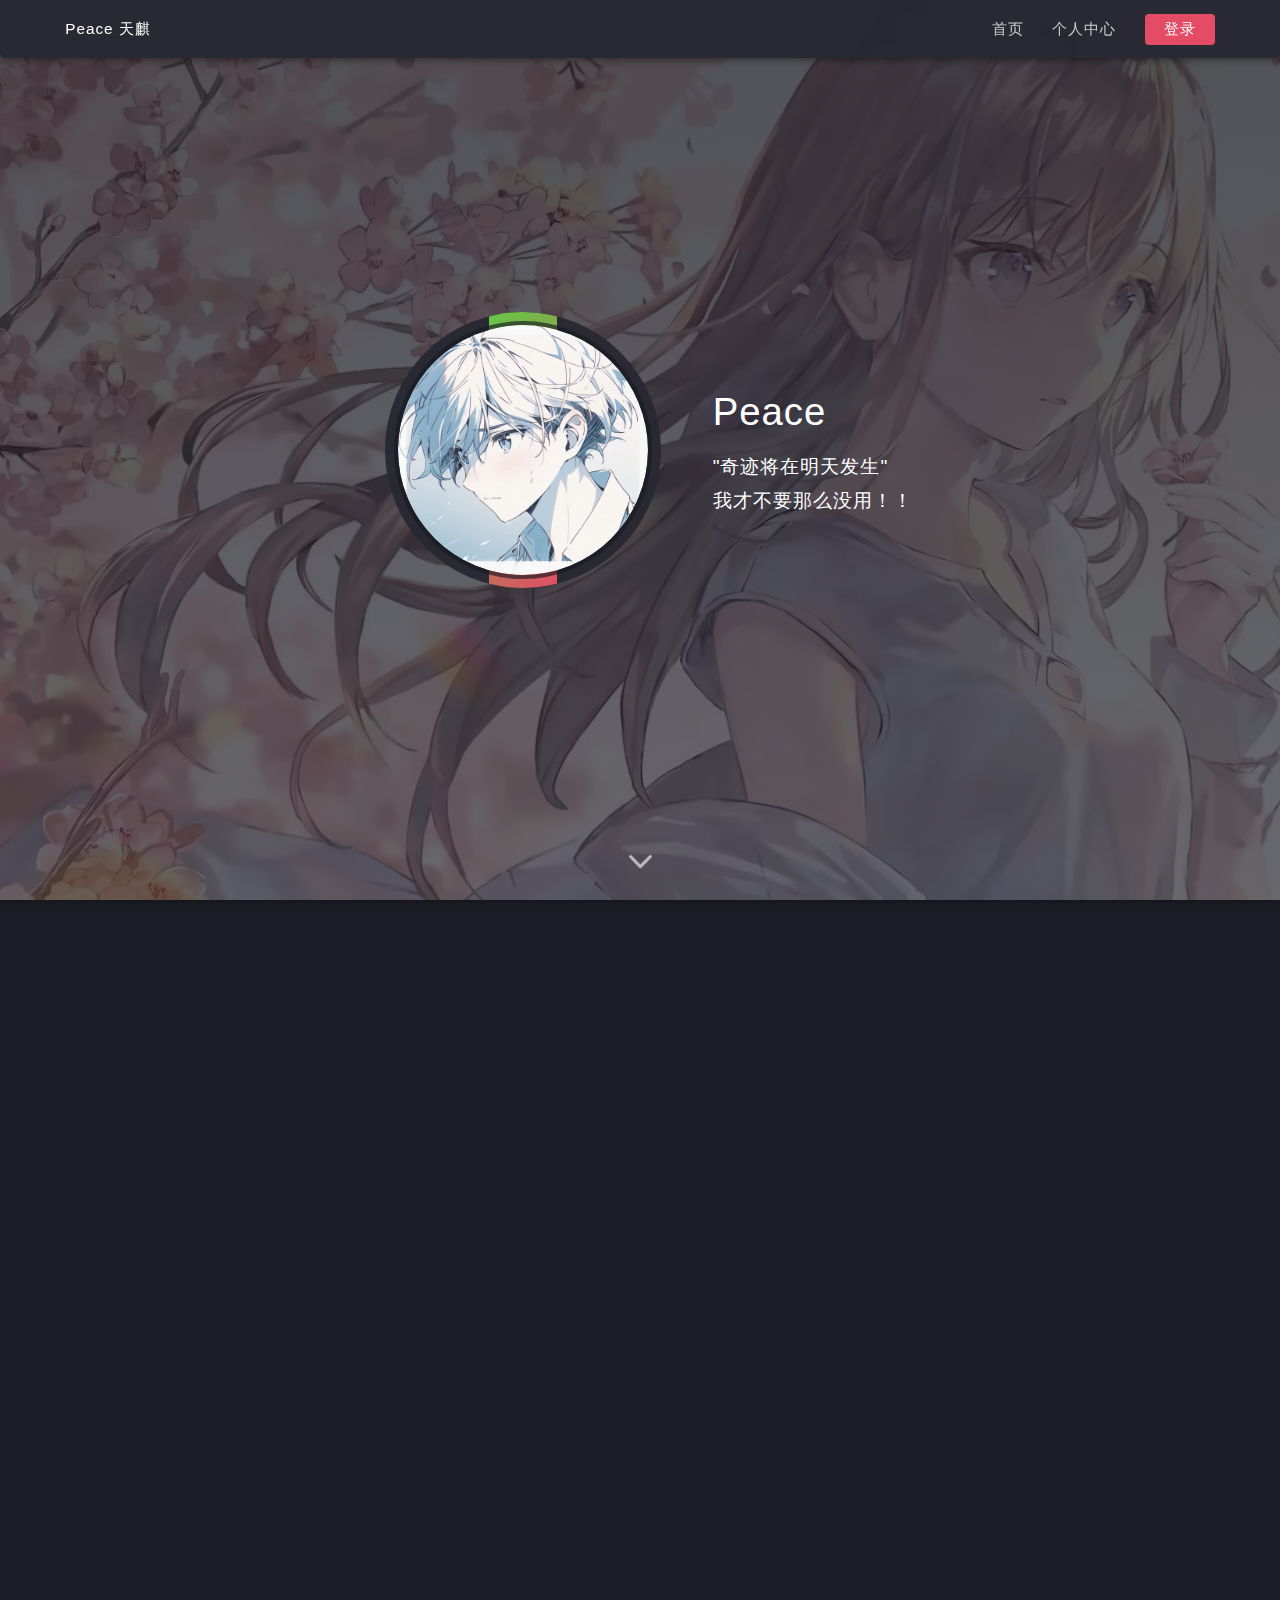
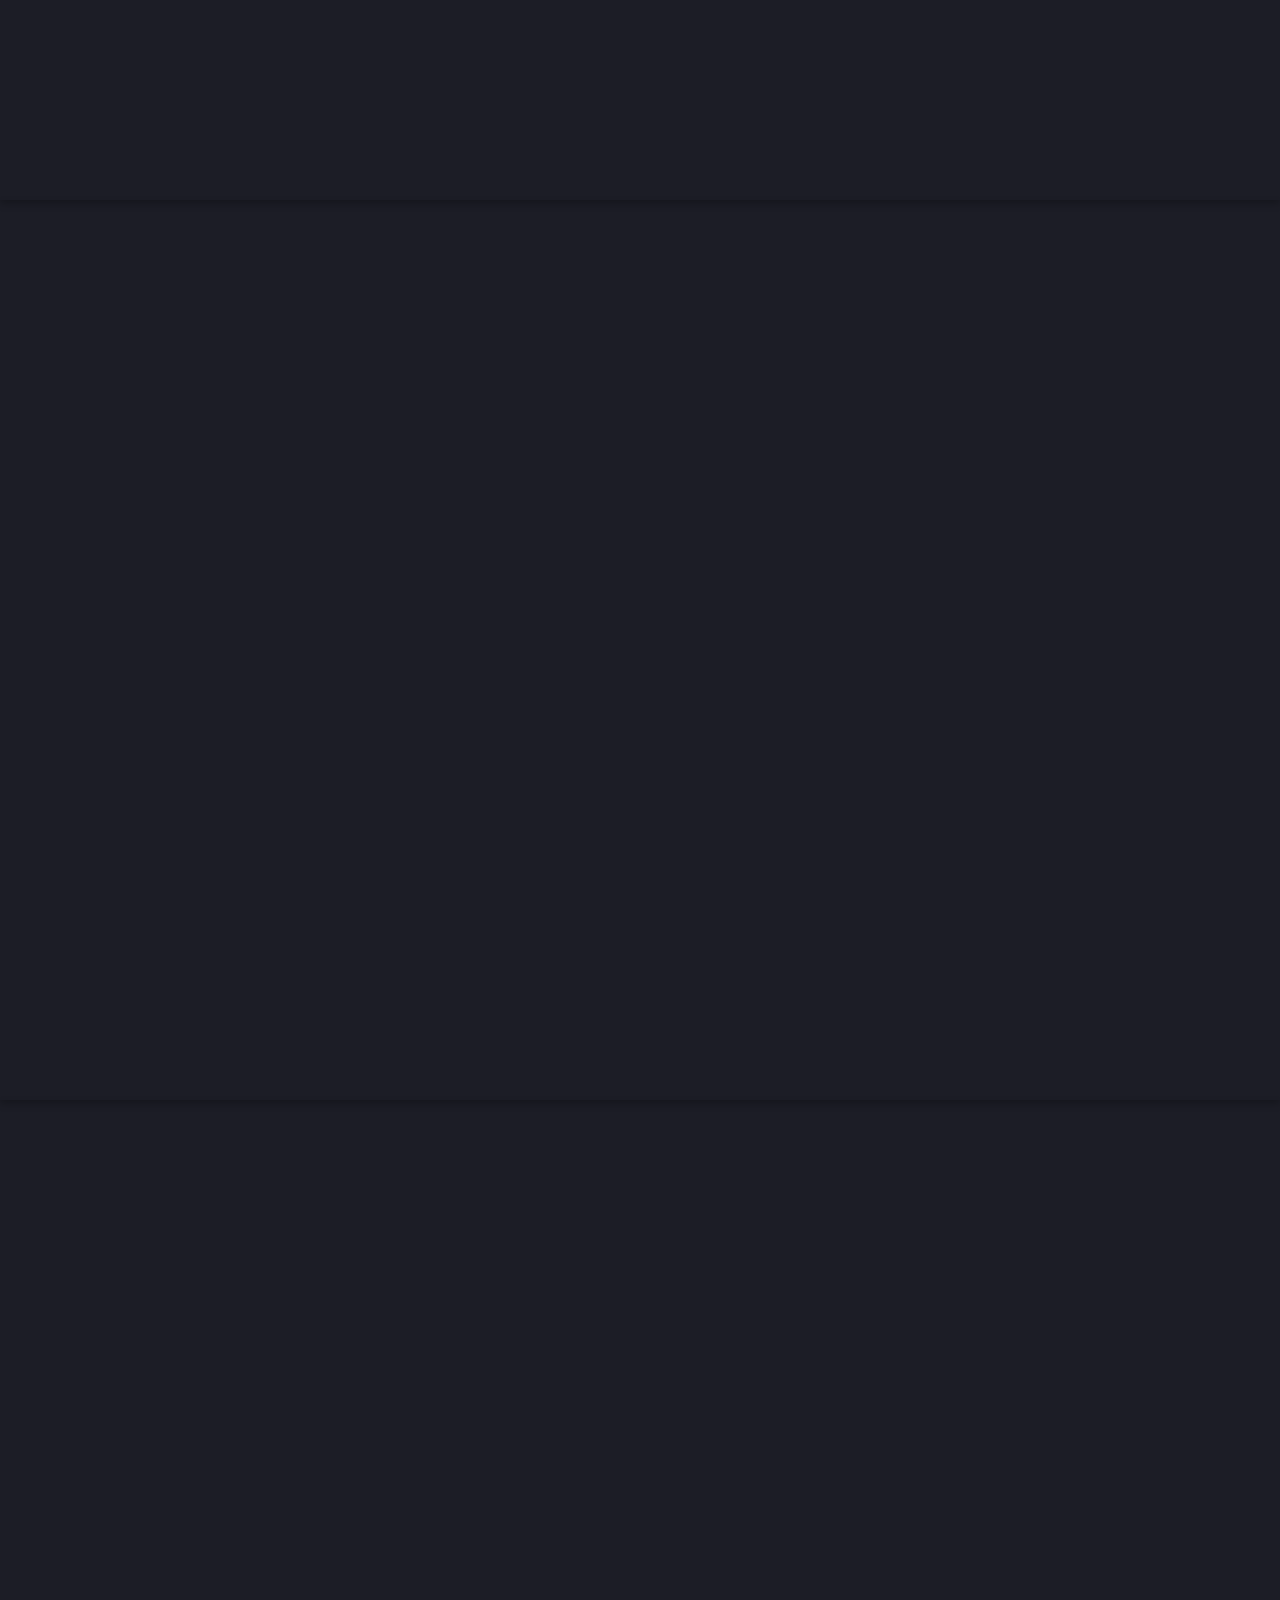
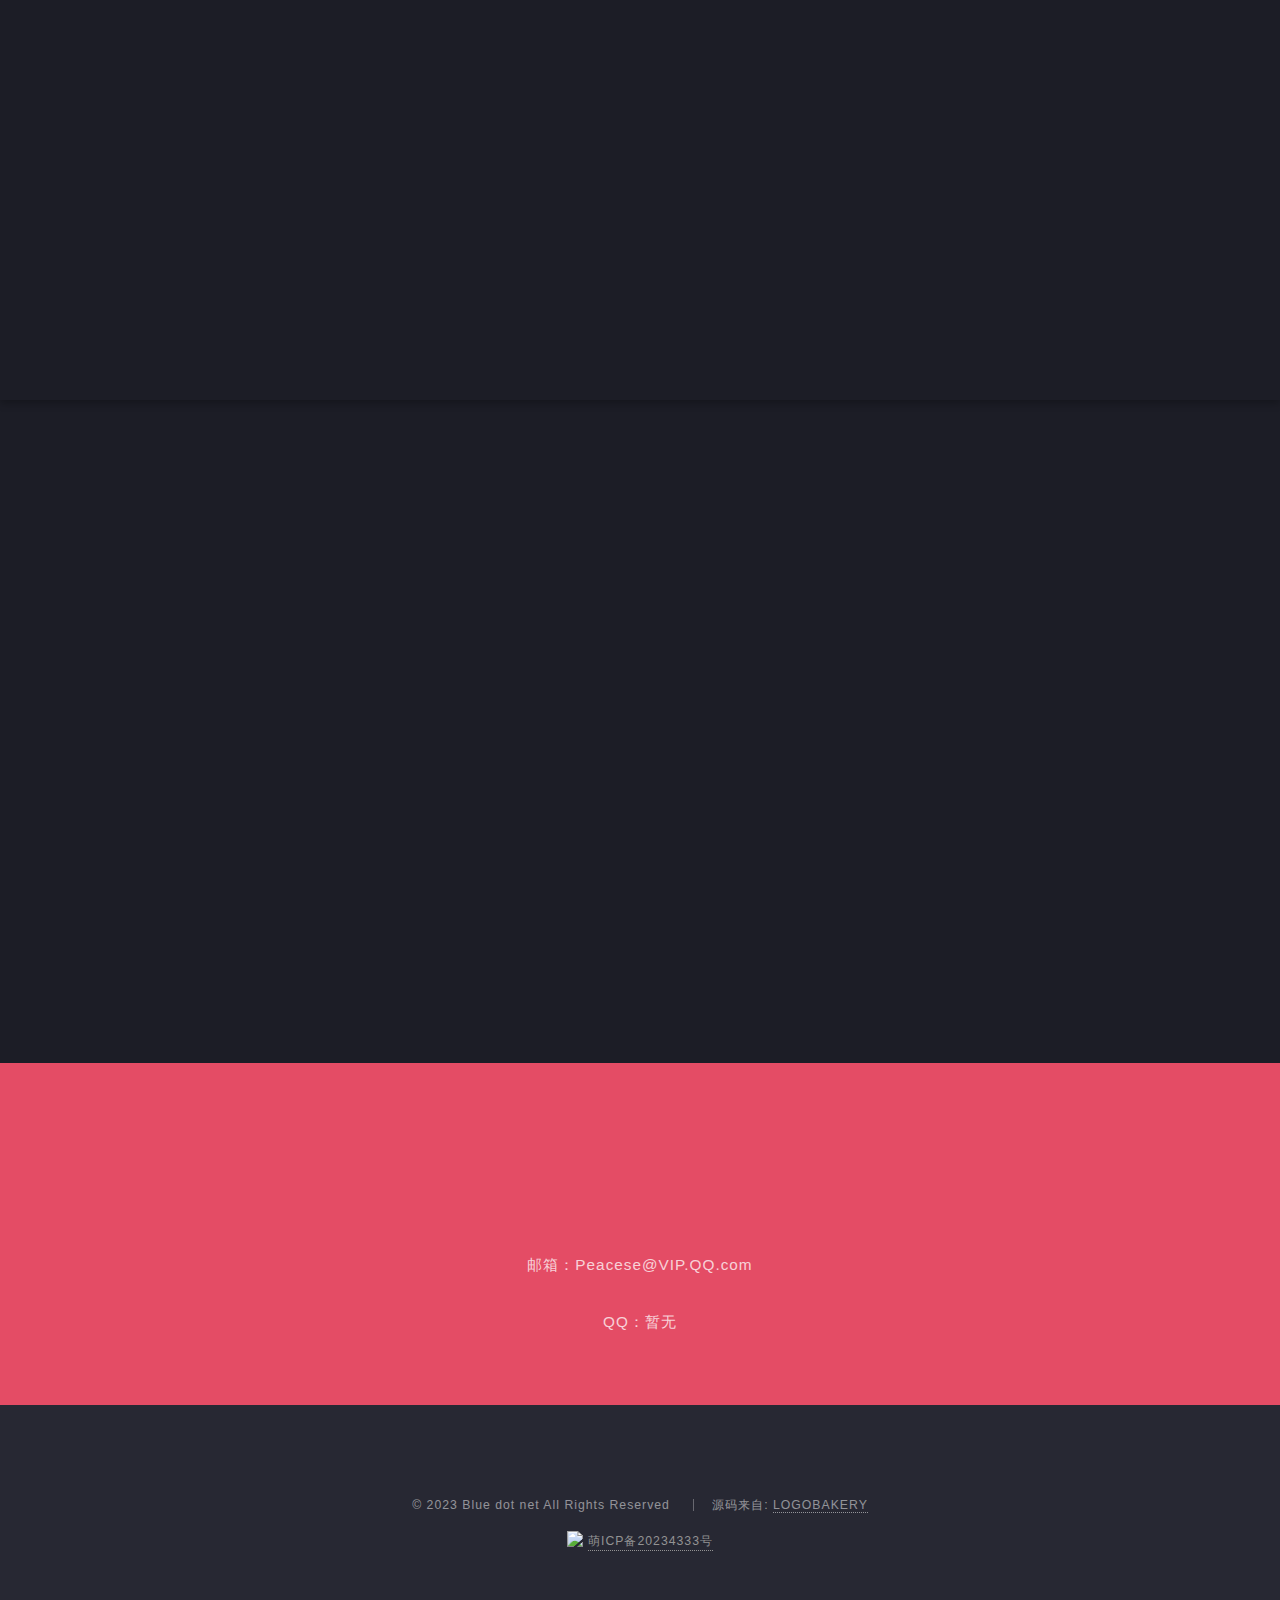
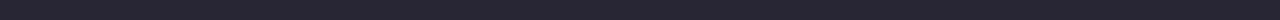
==== commit 5d04a348: "Update index.html" ====
--- a/index.html
+++ b/index.html
@@ -8,7 +8,7 @@
     <title>Peace || 天麒</title>
     <meta name="description" content="糊里糊涂起了个名的Peace(批斯)">
     <meta name="keywords" content="二次元，宅属性，前端不会，编程不会，全栈不会，绘画不会，设计不会，Peace的个人站，天麒的个人主页">
-    <link rel="icon" href="https:ssnur.com/tx.jpg">
+    <link rel="icon" href="./image/index/favicon.ico">
     <link rel="stylesheet" href="./css/main.css">
 
     <!-- Scripts -->
@@ -46,7 +46,7 @@
             <div class="content">
                 <span class="image">
                     <div class="img-content">
-                        <img src="https:ssnur.com/tx.jpg" >
+                        <img src="./image/index/头像.jpg" >
                     </div>
                 </span>
                 <header>
@@ -215,4 +215,4 @@
     }
 </script>
 
-</html>+</html>
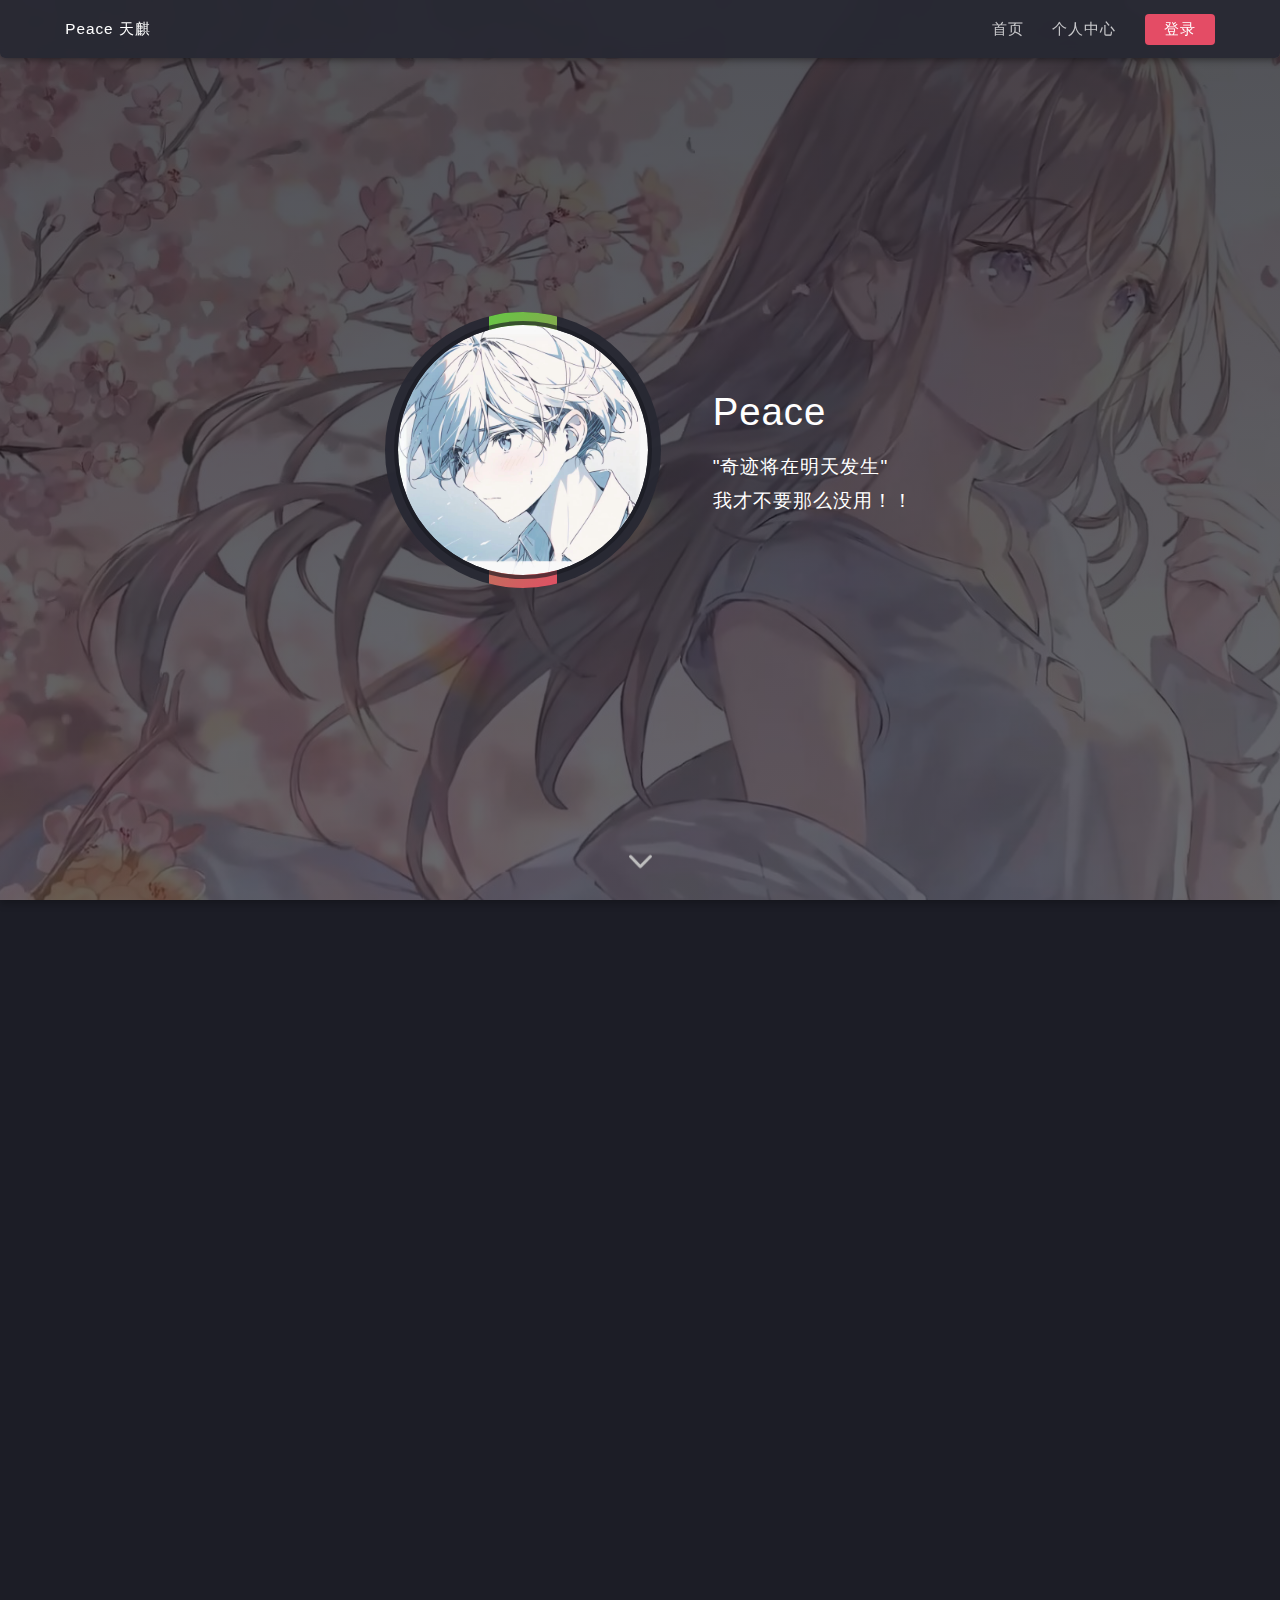
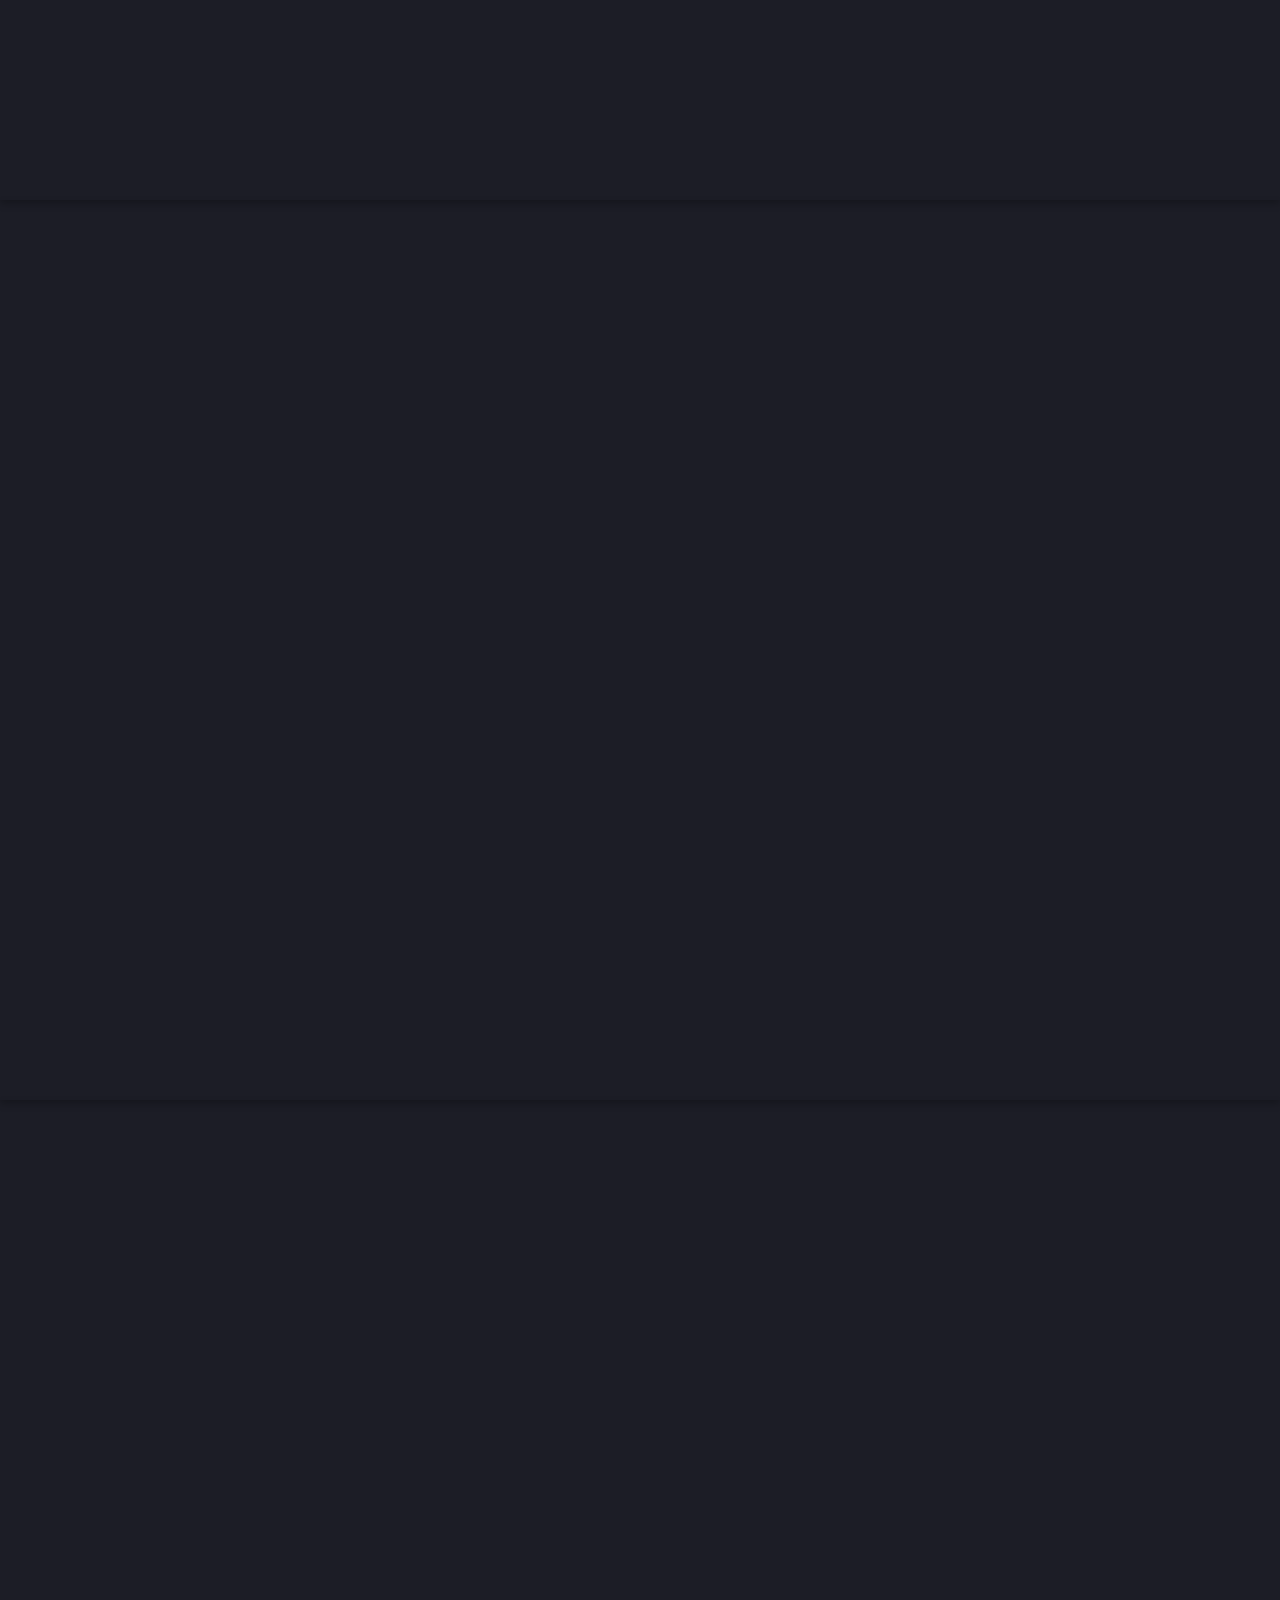
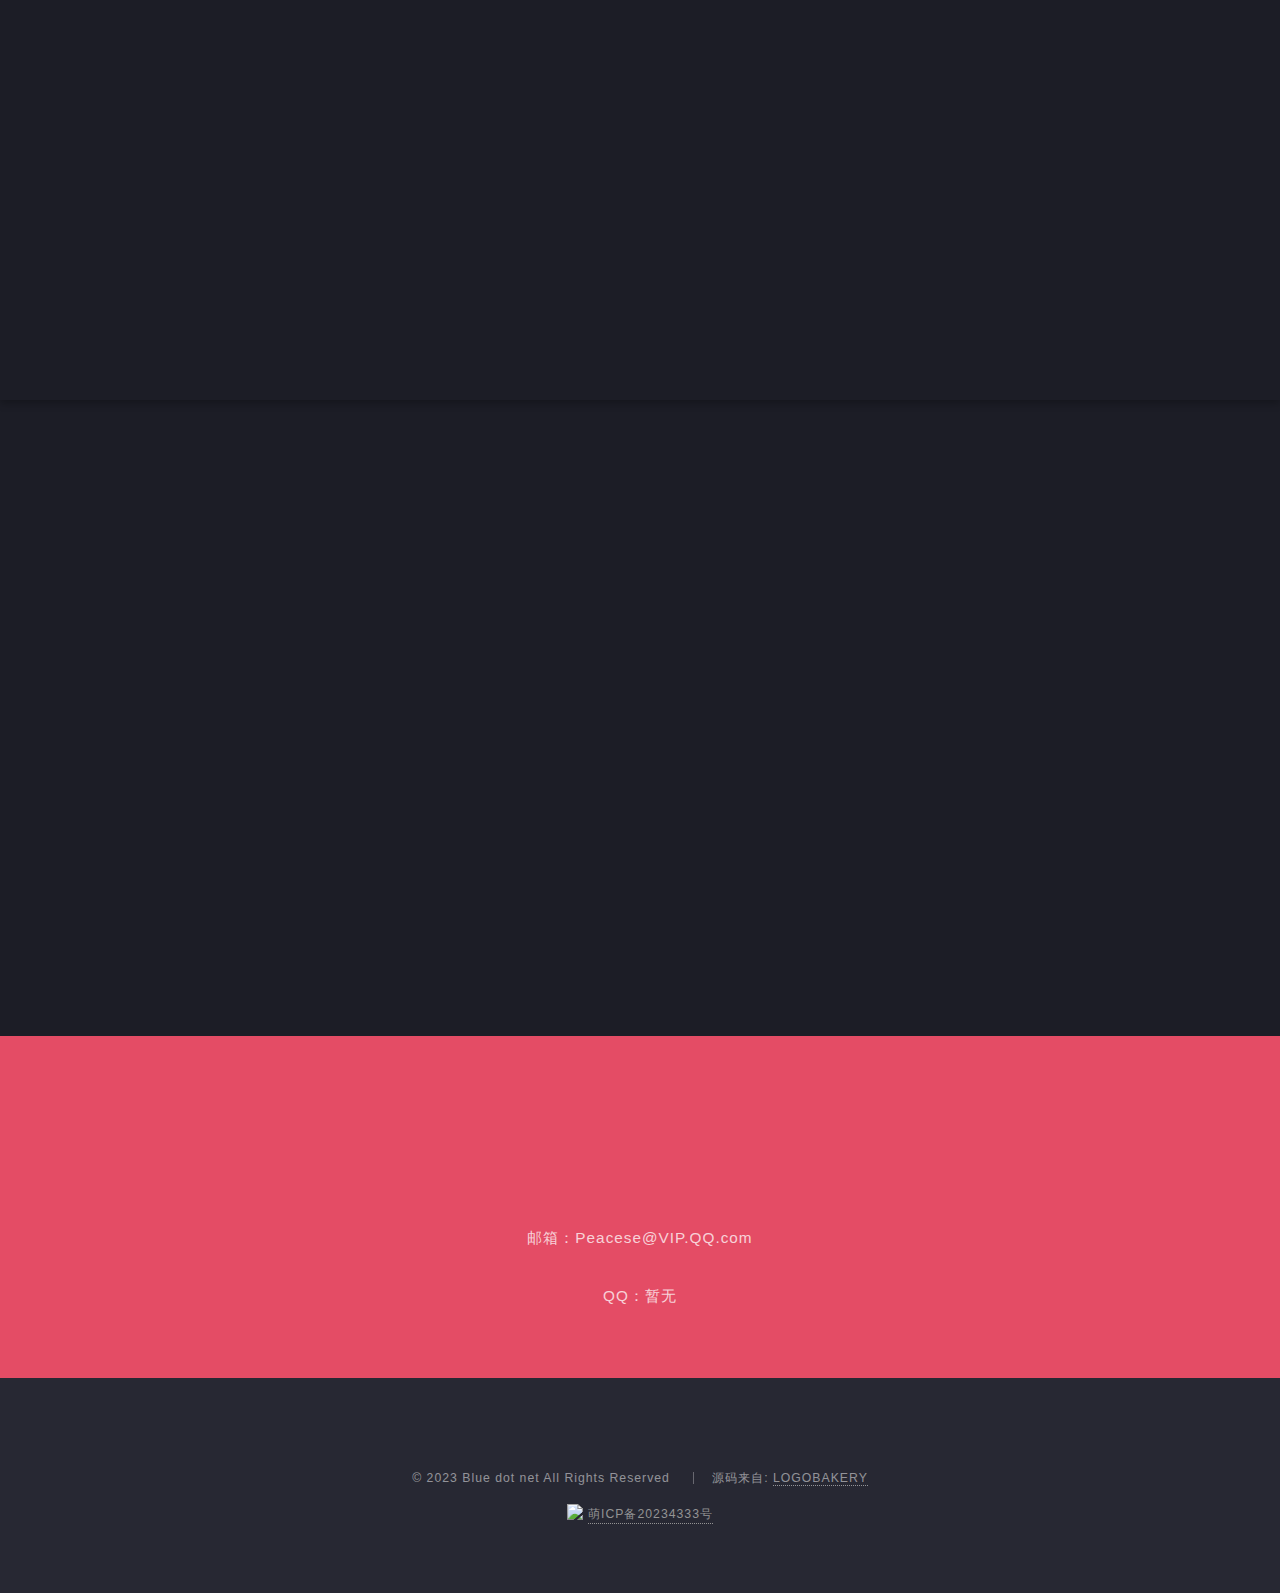
==== commit a4ee2a87: "Update index.html" ====
--- a/index.html
+++ b/index.html
@@ -137,13 +137,13 @@
                                 <span class="icon alt major spinner_01">
                                     <img src="./image/index/kapok.jpg" alt="" />
                                     <div class="hobby_img_info">
-                                        <h1>绘画</h1>
-                                        <h2>手绘&素描</h2>
+                                        <h1>影视</h1>
+                                        <h2>电影&番剧</h2>
                                     </div>
                                 </span>
                             </div>
                             <h3 style="text-align: center;">CG</h3>
-                            <p>入坑作《Clannad》。虽然喜欢画画，奈何长了一双毫无用处的手。无论今后遇到什么难题，我都选择吃饭、睡觉、打豆豆。</p>
+                            <p>没咋看电影和电视剧，不追星，谁也不认识</p>
                         </section>
                         <section class="4u 6u$(medium) 12u$(xsmall)">
                             <div class="fa_icon">
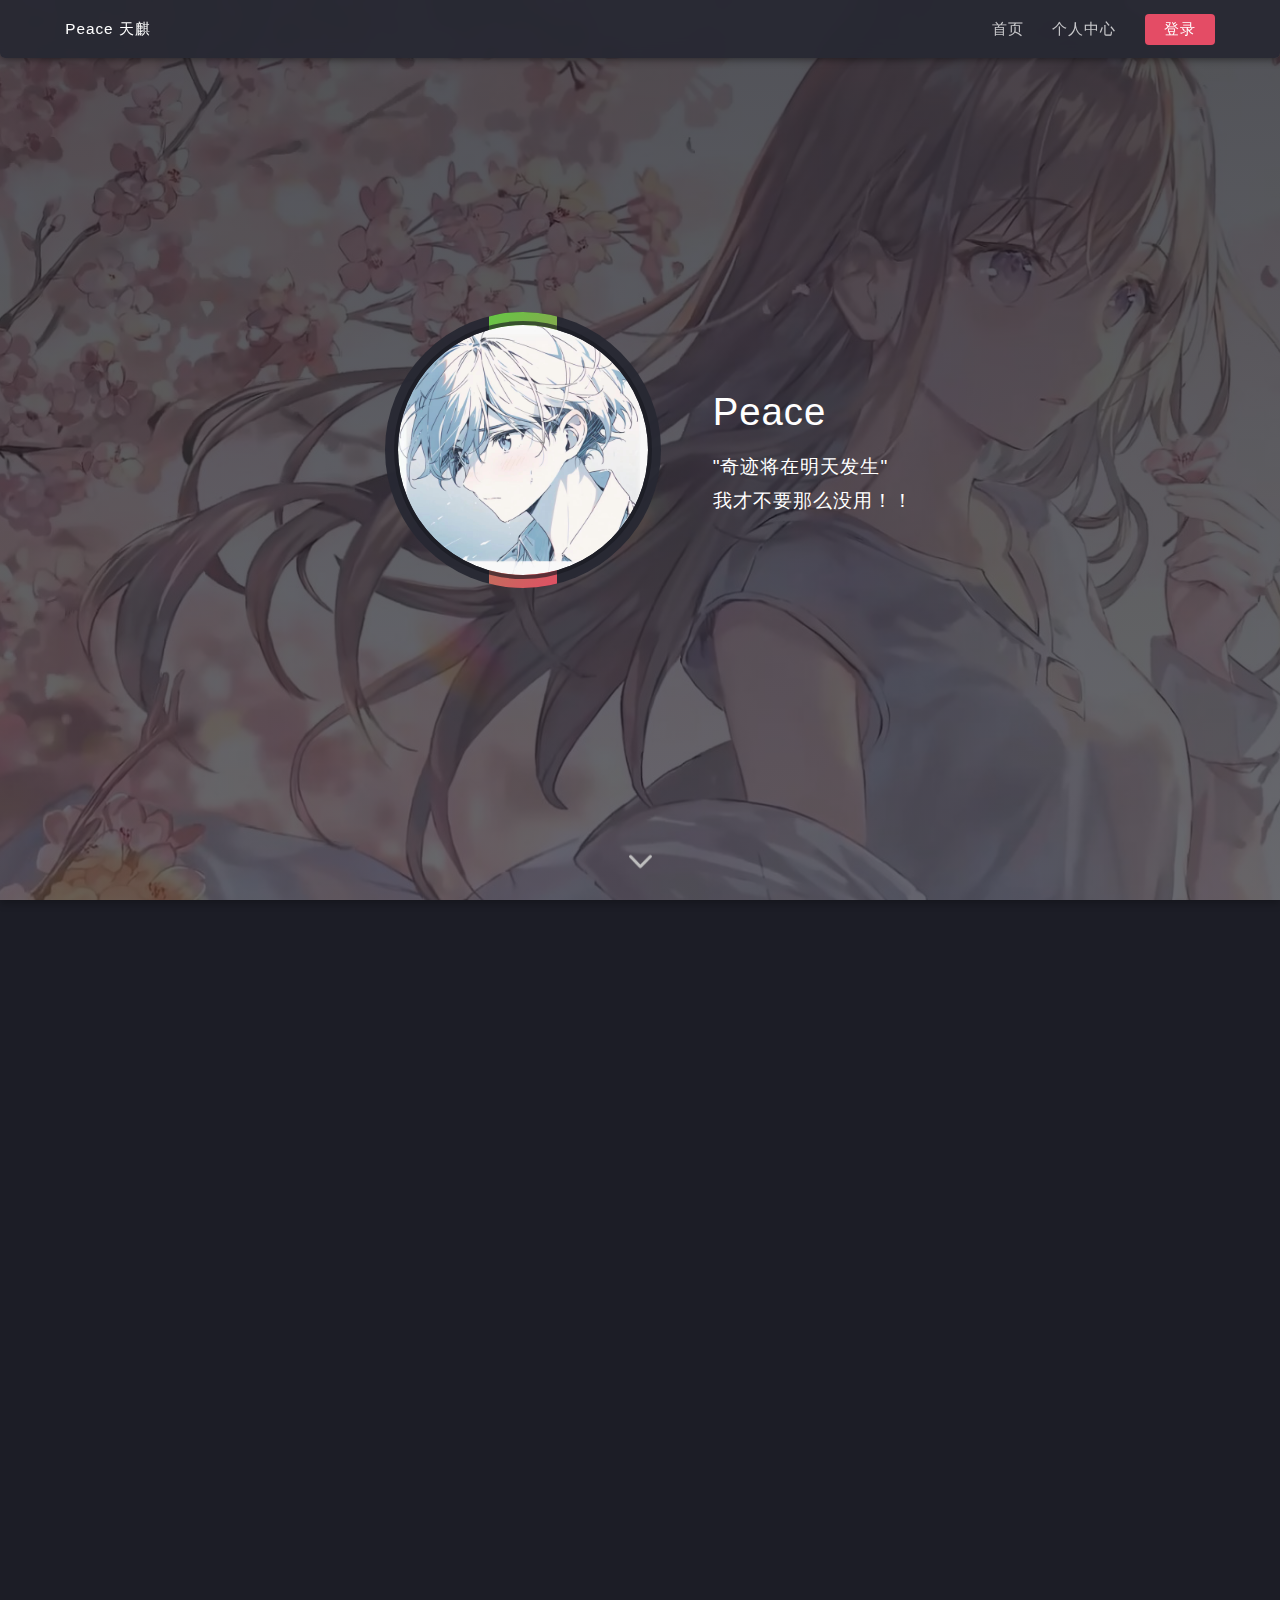
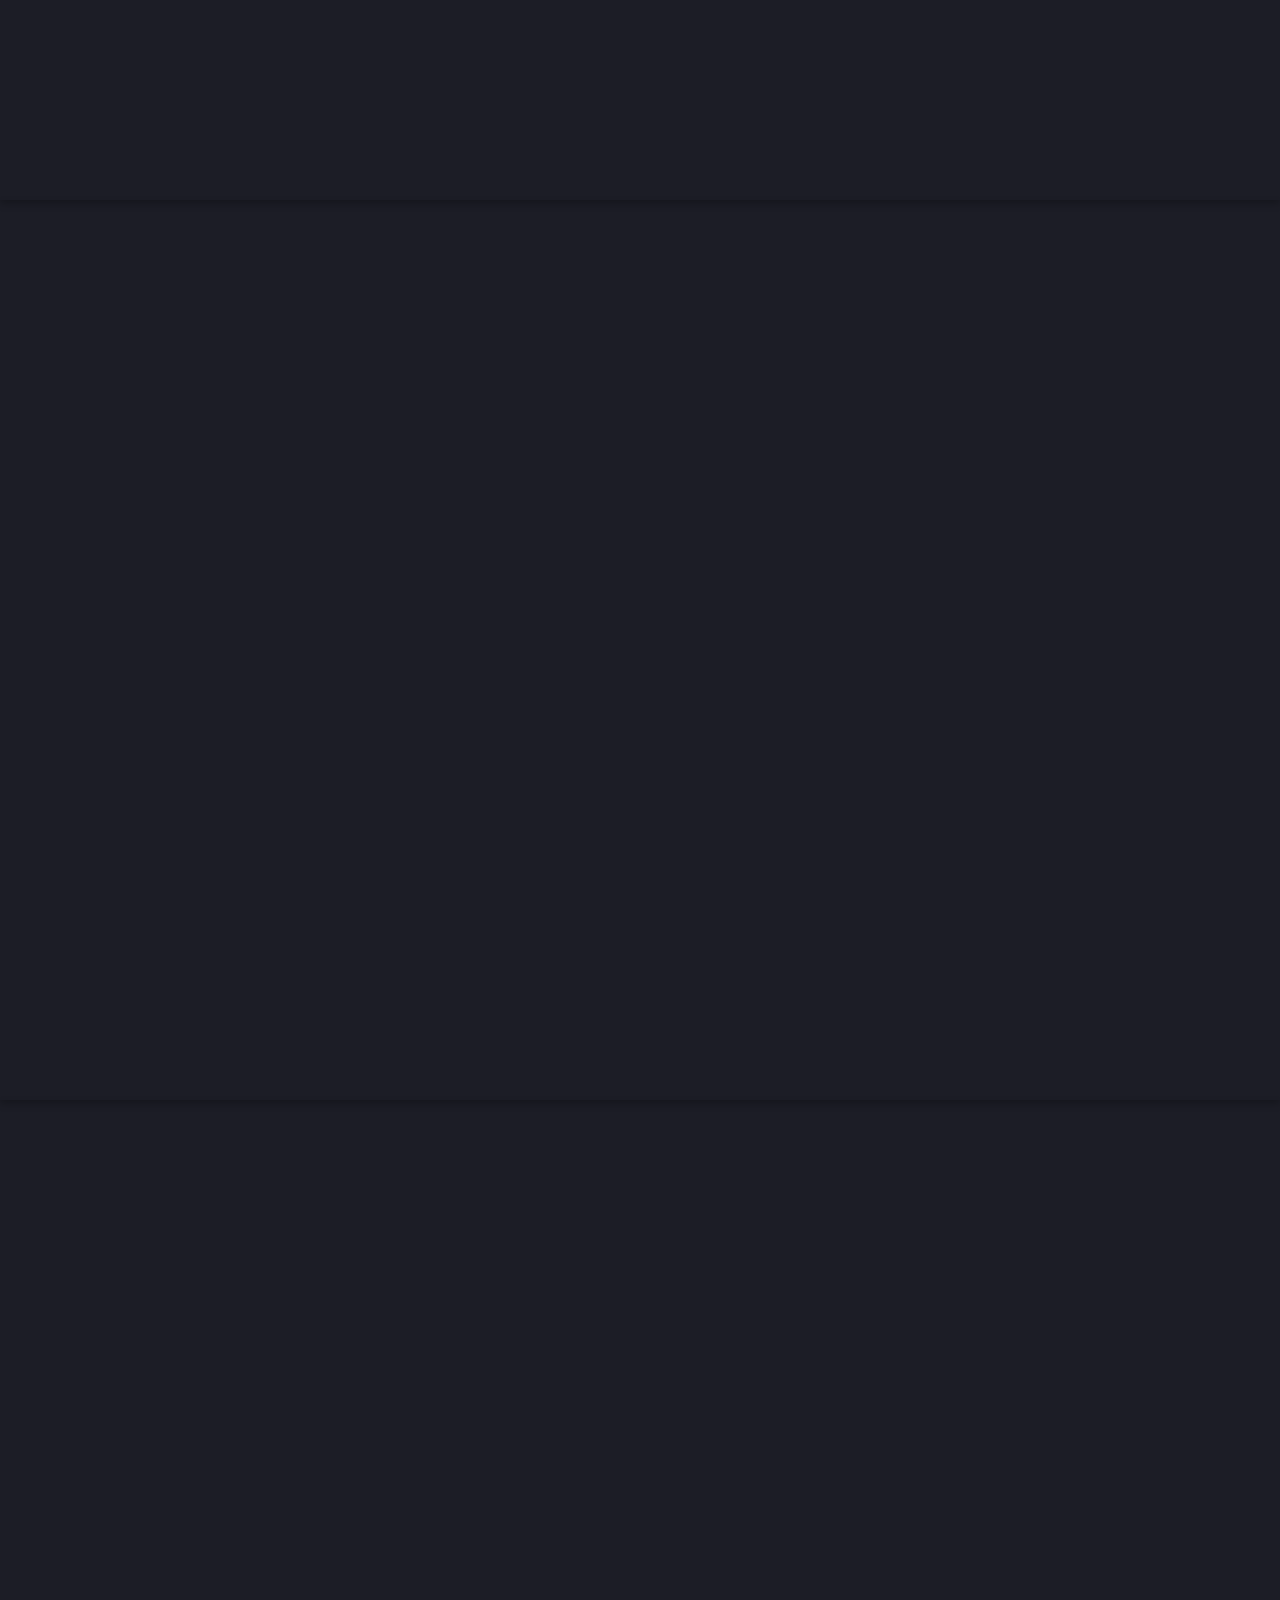
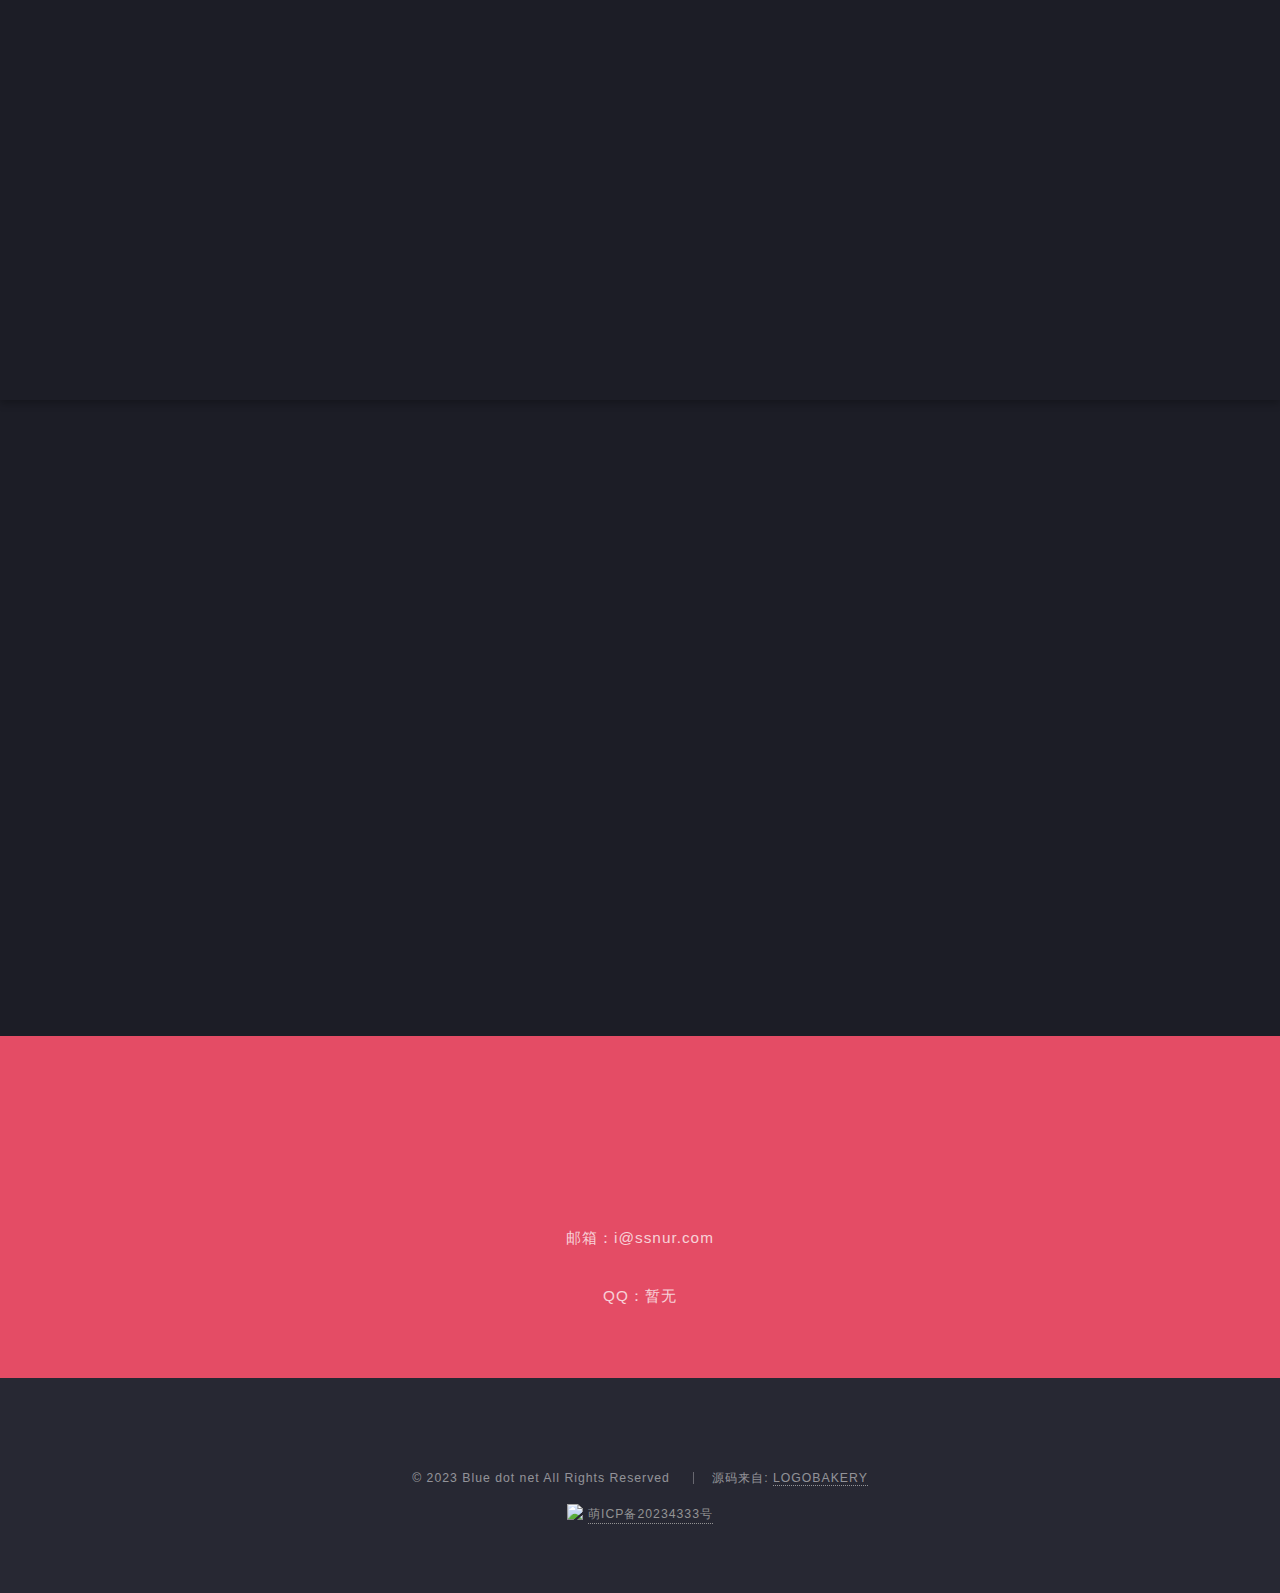
==== commit 284a2e00: "Update index.html" ====
--- a/index.html
+++ b/index.html
@@ -184,7 +184,7 @@
                     <p>这里是我的联系方式哦</p>
                 </header>
             </div>
-            <p>邮箱：Peacese@VIP.QQ.com</p>
+            <p>邮箱：i@ssnur.com</p>
             <p>QQ：暂无</p>
         </section>
 
